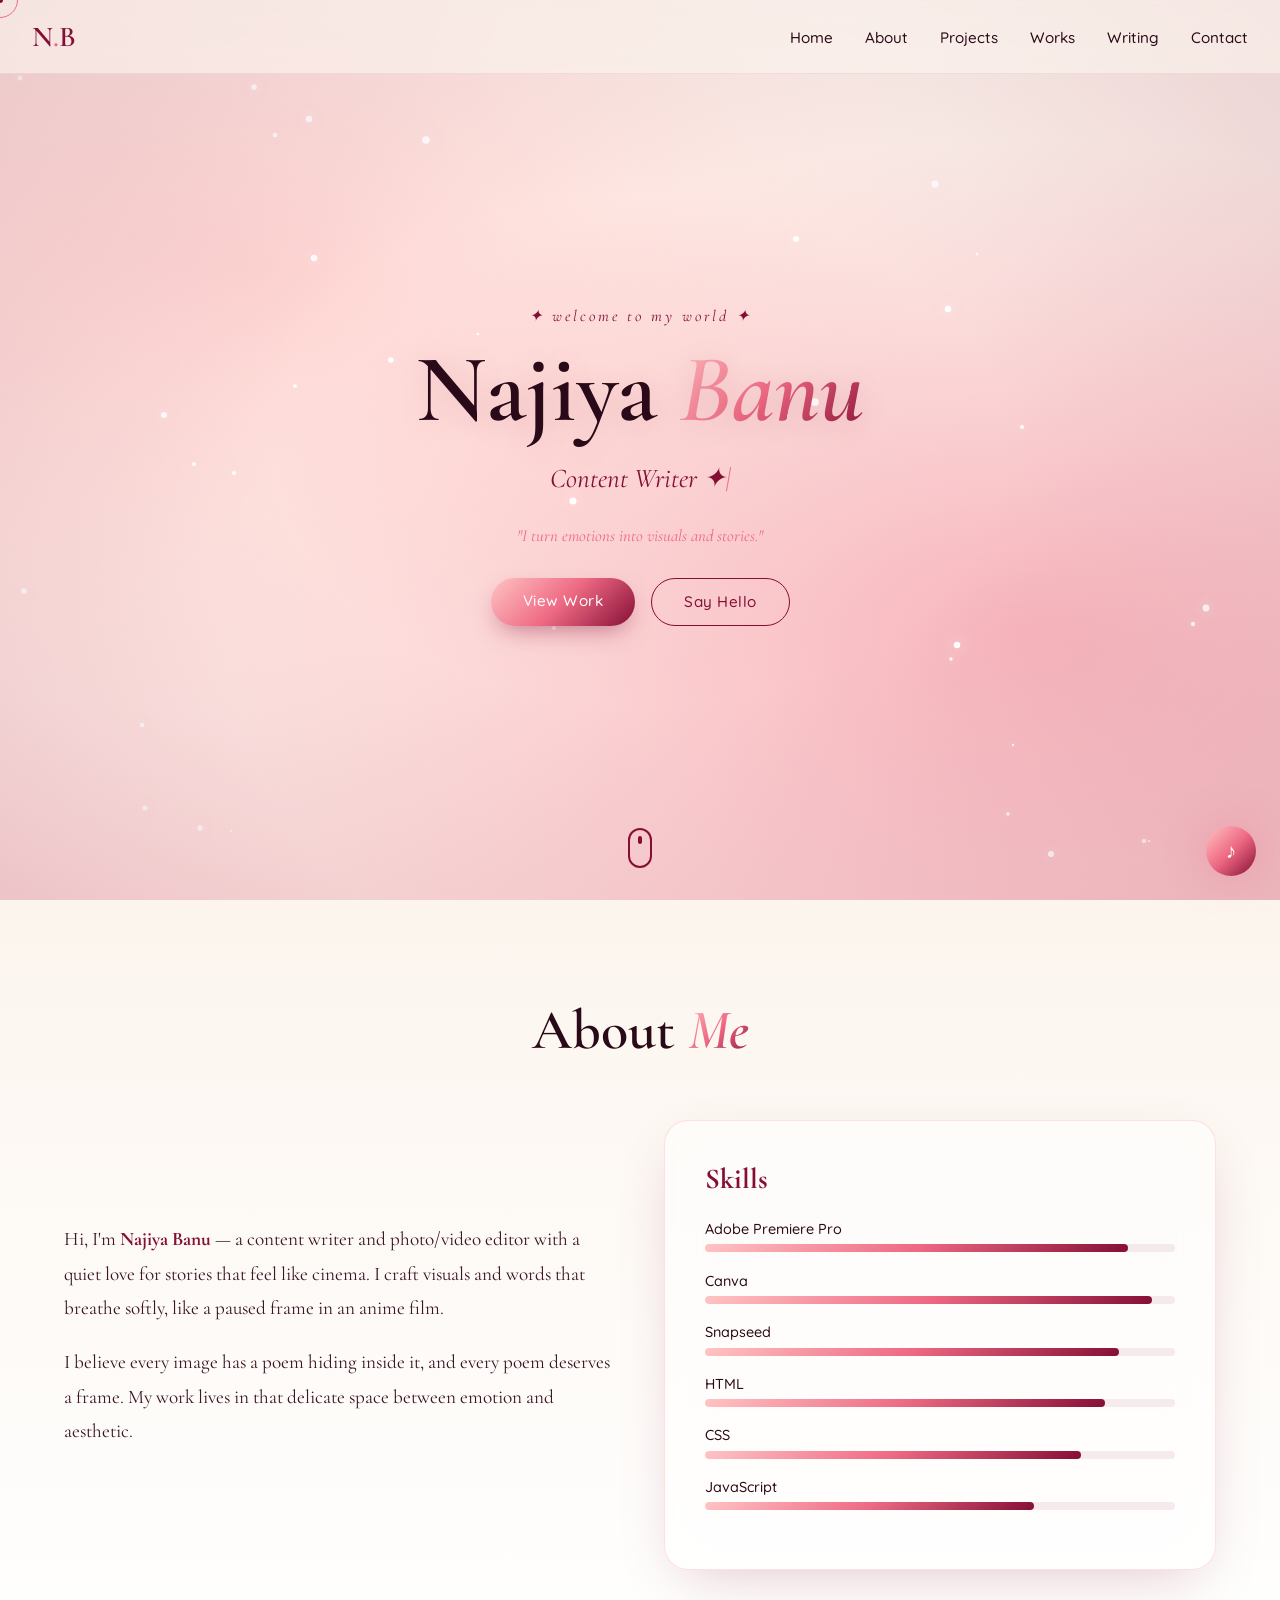
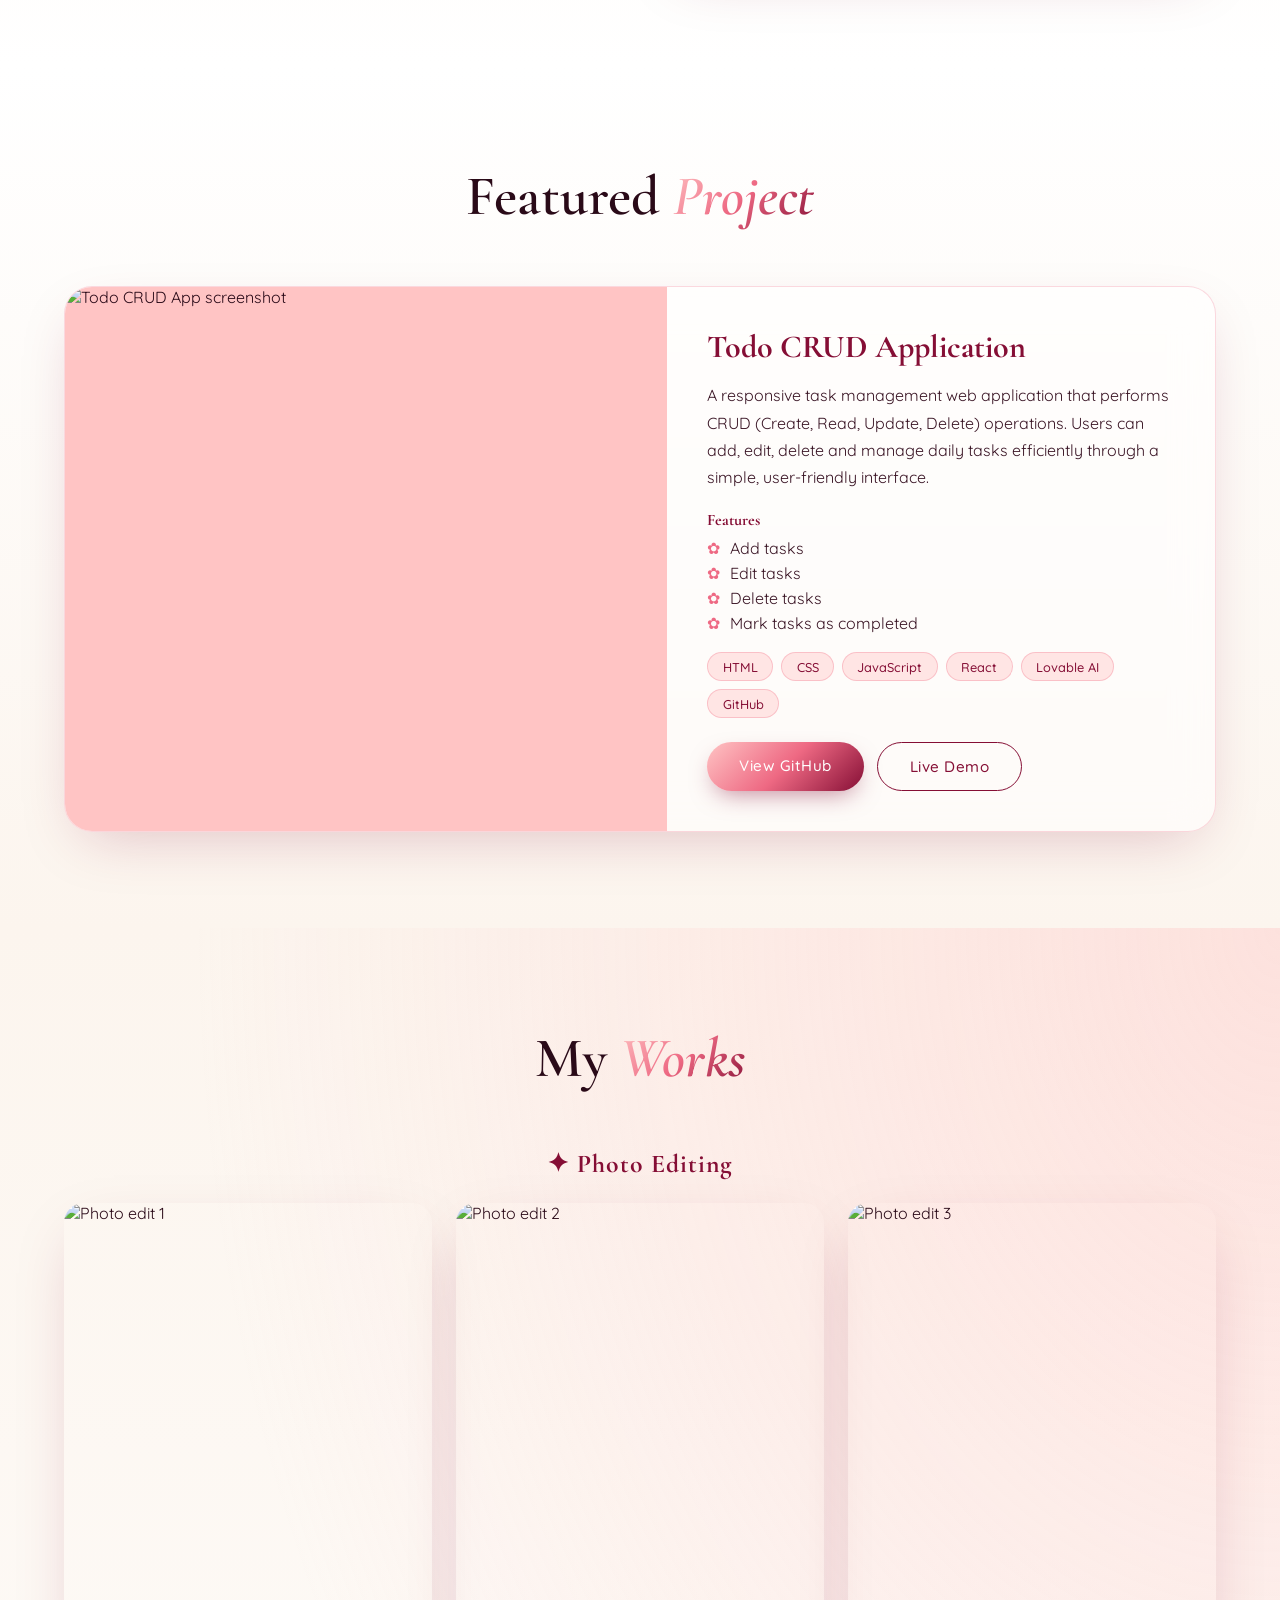
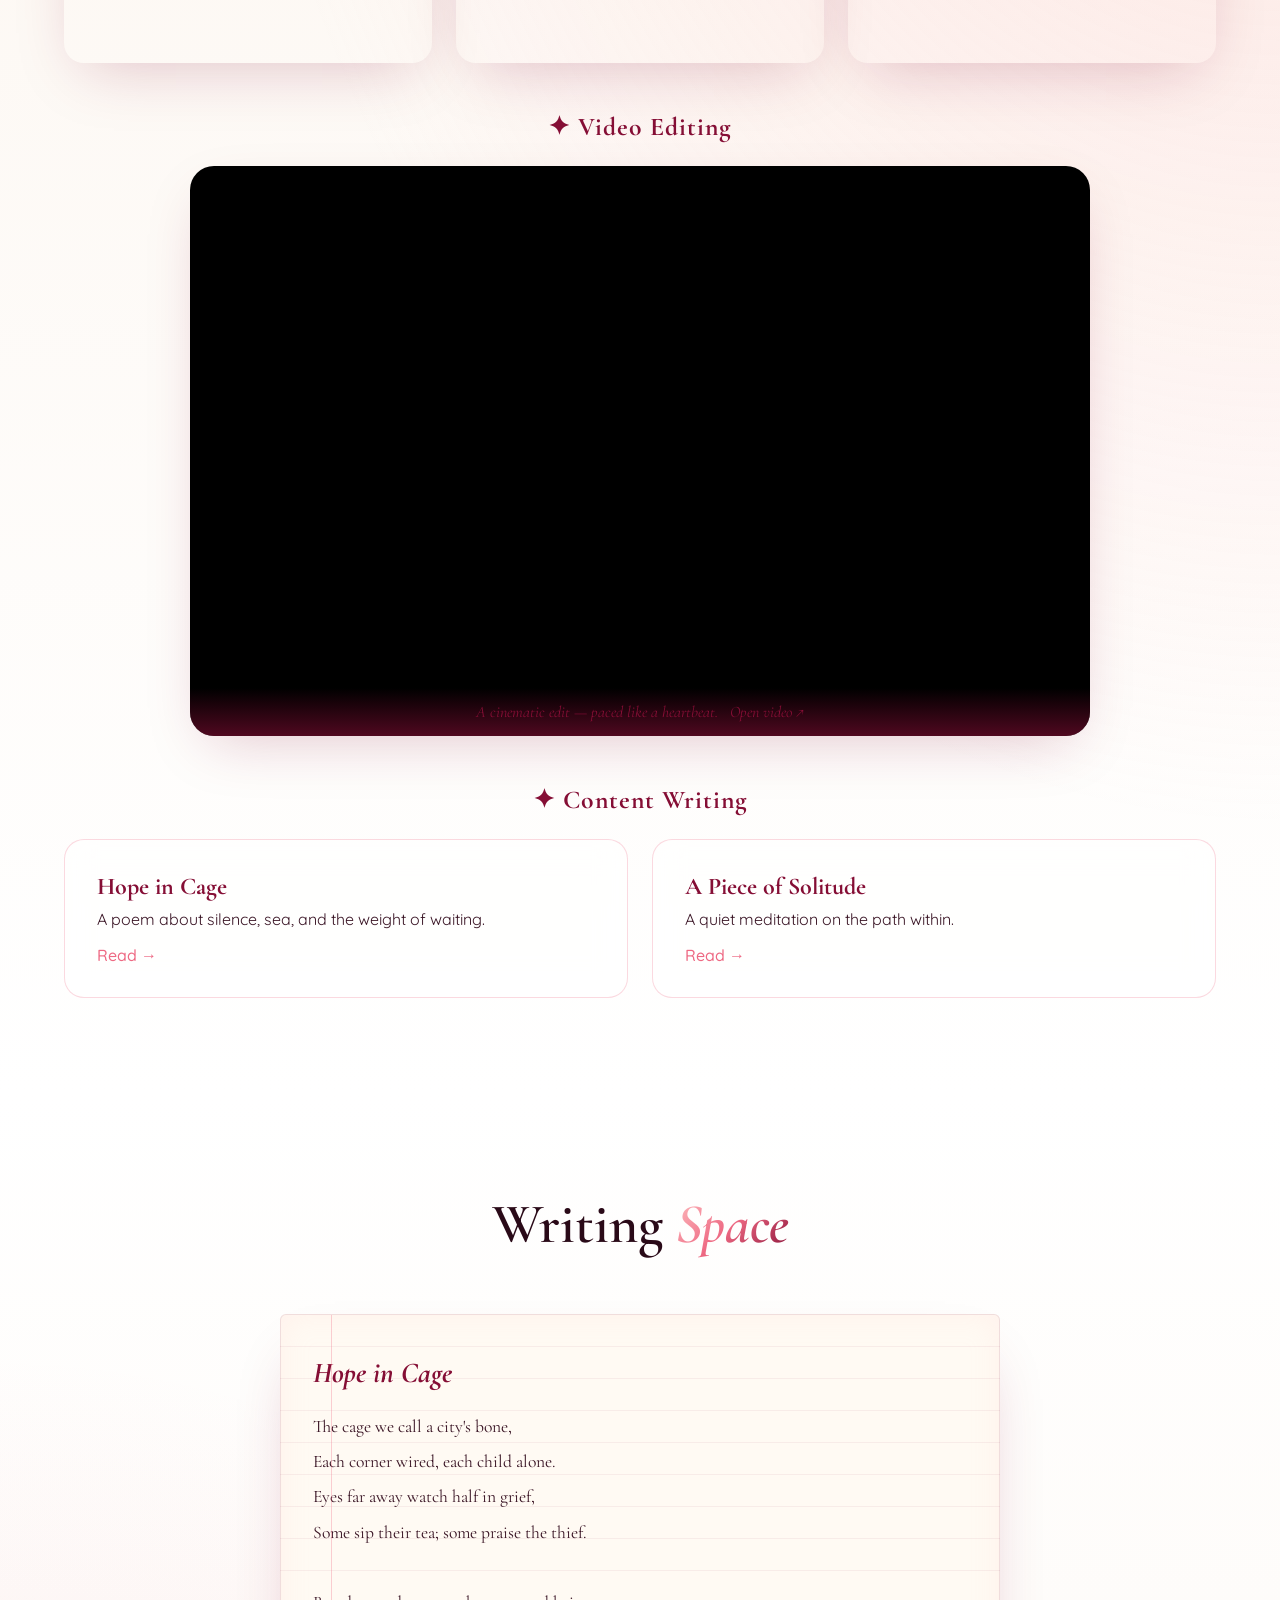
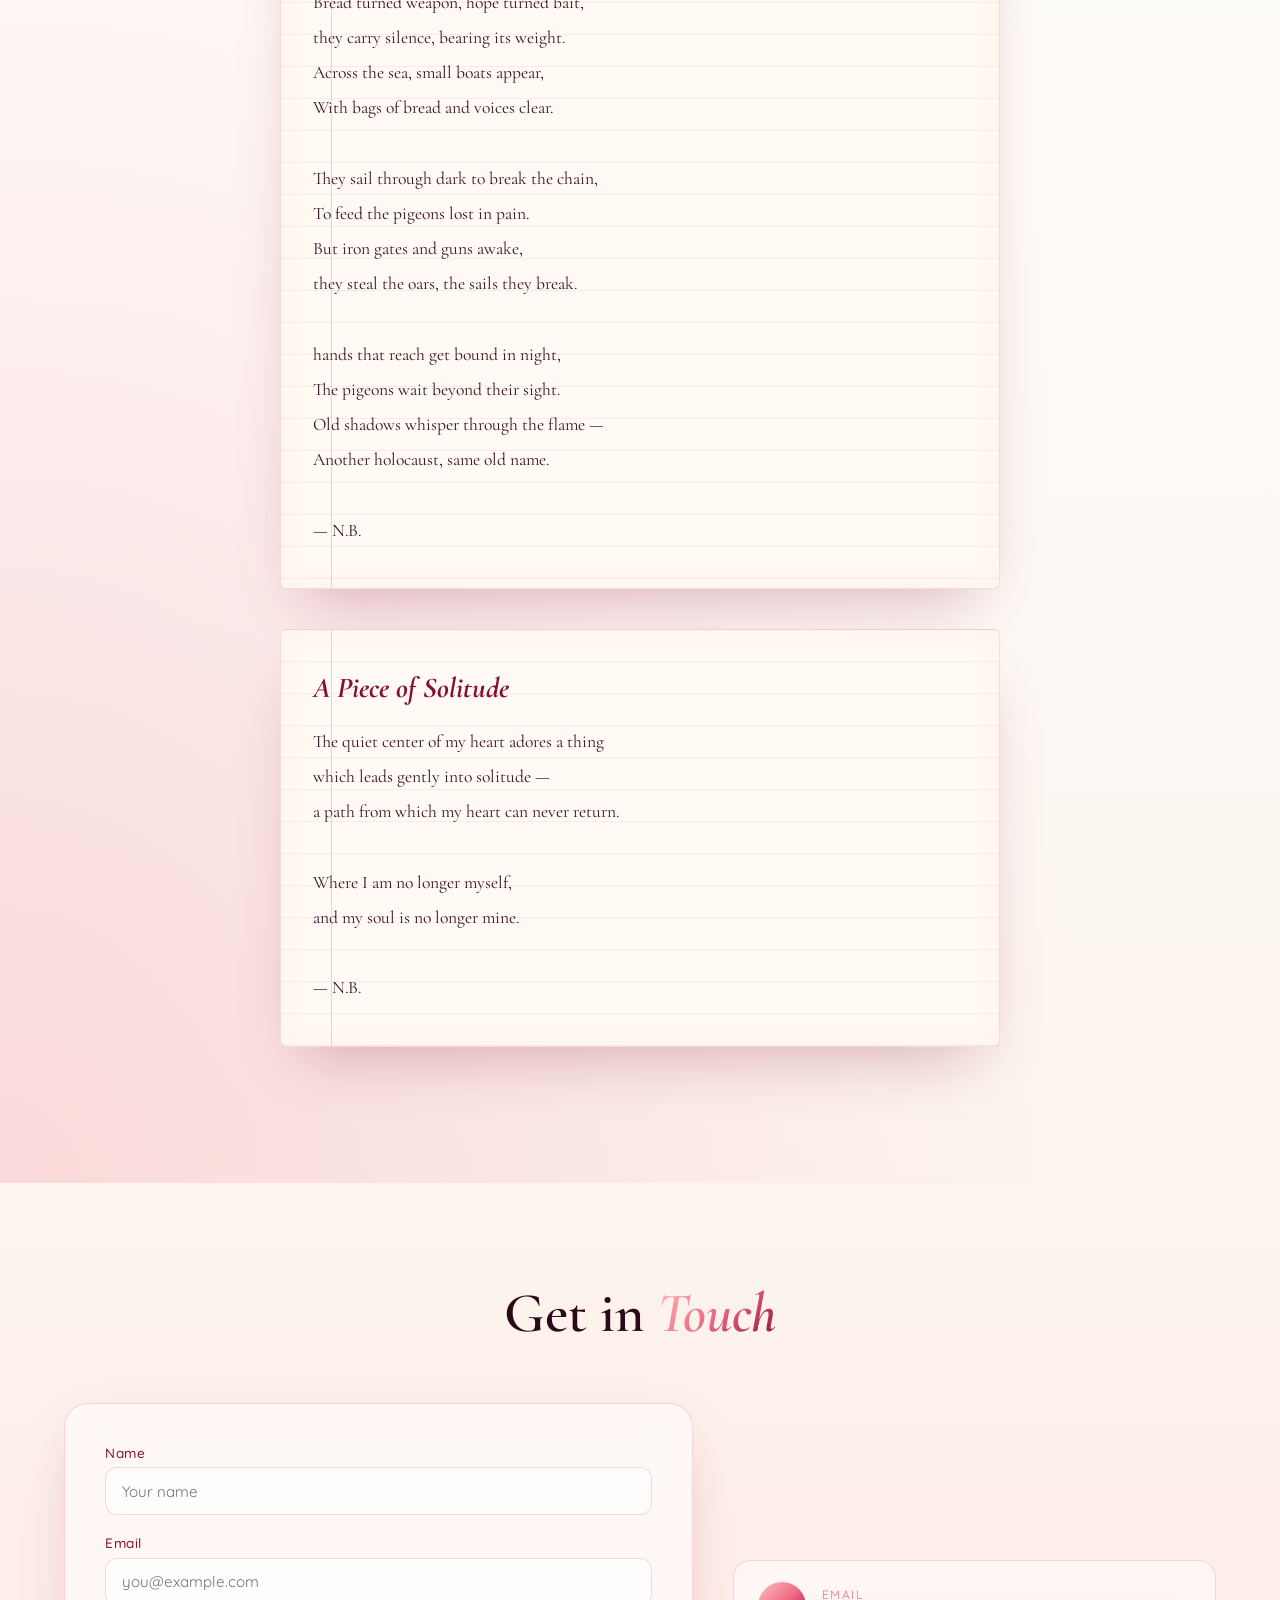
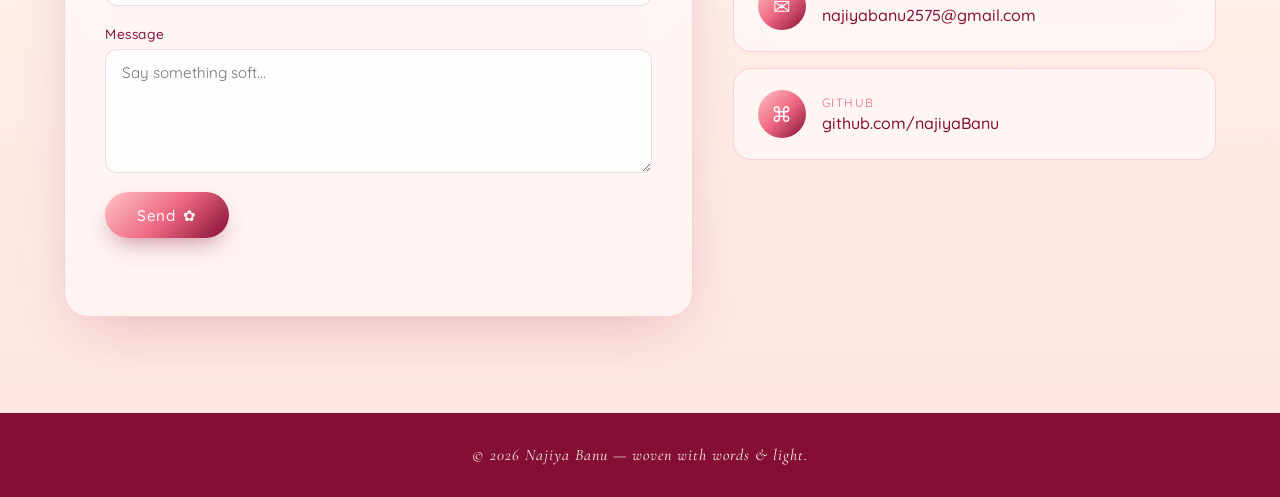
==== index.html @ 06b6417e "Rename index (2).html to index.html" ====
<!DOCTYPE html>
<html lang="en">
<head>
<meta charset="UTF-8" />
<meta name="viewport" content="width=device-width, initial-scale=1.0" />
<title>Najiya Banu — Content Writer & Photo/Video Editor</title>
<meta name="description" content="Cinematic, anime-inspired portfolio of Najiya Banu — content writer and photo/video editor turning emotions into visuals and stories." />
<link rel="preconnect" href="https://fonts.googleapis.com" />
<link rel="preconnect" href="https://fonts.gstatic.com" crossorigin />
<link href="https://fonts.googleapis.com/css2?family=Cormorant+Garamond:ital,wght@0,400;0,600;1,400&family=Quicksand:wght@300;400;500;600&display=swap" rel="stylesheet" />
<link rel="stylesheet" href="style.css" />
</head>
<body>

<!-- Loader -->
<div class="loader" id="loader">
  <div class="loader-ring"></div>
  <p class="loader-text">entering the dream...</p>
</div>

<!-- Custom Cursor -->
<div class="cursor-dot" id="cursorDot"></div>
<div class="cursor-ring" id="cursorRing"></div>

<!-- Floating Petals -->
<div class="petals" id="petals"></div>

<!-- Music Toggle -->
<button class="music-toggle" id="musicToggle" aria-label="Toggle background music">
  <span class="music-icon">♪</span>
</button>
<audio id="bgMusic" loop>
  <source src="https://cdn.pixabay.com/download/audio/2022/03/15/audio_2c9d7a0e3a.mp3?filename=lofi-study-112191.mp3" type="audio/mpeg" />
</audio>

<!-- Navbar -->
<nav class="navbar" id="navbar">
  <a href="#home" class="logo">N<span>.</span>B</a>
  <ul class="nav-links" id="navLinks">
    <li><a href="#home">Home</a></li>
    <li><a href="#about">About</a></li>
    <li><a href="#projects">Projects</a></li>
    <li><a href="#works">Works</a></li>
    <li><a href="#writing">Writing</a></li>
    <li><a href="#contact">Contact</a></li>
  </ul>
  <button class="hamburger" id="hamburger" aria-label="Menu">
    <span></span><span></span><span></span>
  </button>
</nav>

<!-- HOME -->
<section class="hero" id="home">
  <div class="particles" id="particles"></div>
  <div class="hero-overlay"></div>
  <div class="hero-content reveal">
    <p class="hero-tag">✦ welcome to my world ✦</p>
    <h1 class="hero-title">Najiya <span>Banu</span></h1>
    <p class="hero-typed"><span id="typed"></span><span class="cursor-blink">|</span></p>
    <p class="hero-sub">"I turn emotions into visuals and stories."</p>
    <div class="hero-buttons">
      <a href="#projects" class="btn btn-primary">View Work</a>
      <a href="#contact" class="btn btn-ghost">Say Hello</a>
    </div>
  </div>
  <div class="scroll-indicator"><span></span></div>
</section>

<!-- ABOUT -->
<section class="about" id="about">
  <div class="container">
    <h2 class="section-title reveal">About <span>Me</span></h2>
    <div class="about-grid">
      <div class="about-text reveal">
        <p>Hi, I'm <strong>Najiya Banu</strong> — a content writer and photo/video editor with a quiet love for stories that feel like cinema. I craft visuals and words that breathe softly, like a paused frame in an anime film.</p>
        <p>I believe every image has a poem hiding inside it, and every poem deserves a frame. My work lives in that delicate space between emotion and aesthetic.</p>
      </div>
      <div class="about-card reveal">
        <h3>Skills</h3>
        <div class="skill"><span>Adobe Premiere Pro</span><div class="bar"><i style="--w:90%"></i></div></div>
        <div class="skill"><span>Canva</span><div class="bar"><i style="--w:95%"></i></div></div>
        <div class="skill"><span>Snapseed</span><div class="bar"><i style="--w:88%"></i></div></div>
        <div class="skill"><span>HTML</span><div class="bar"><i style="--w:85%"></i></div></div>
        <div class="skill"><span>CSS</span><div class="bar"><i style="--w:80%"></i></div></div>
        <div class="skill"><span>JavaScript</span><div class="bar"><i style="--w:70%"></i></div></div>
      </div>
    </div>
  </div>
</section>

<!-- PROJECTS -->
<section class="projects" id="projects">
  <div class="container">
    <h2 class="section-title reveal">Featured <span>Project</span></h2>
    <div class="project-card reveal">
      <div class="project-image">
        <img src="https://plain-apac-prod-public.komododecks.com/202605/15/EtHmKZ8kVNWHx7zQZgZe/image.jpg" alt="Todo CRUD App screenshot" loading="lazy" />
      </div>
      <div class="project-body">
        <h3>Todo CRUD Application</h3>
        <p>A responsive task management web application that performs CRUD (Create, Read, Update, Delete) operations. Users can add, edit, delete and manage daily tasks efficiently through a simple, user-friendly interface.</p>
        <div class="features">
          <h4>Features</h4>
          <ul>
            <li>Add tasks</li>
            <li>Edit tasks</li>
            <li>Delete tasks</li>
            <li>Mark tasks as completed</li>
          </ul>
        </div>
        <div class="tech">
          <span>HTML</span><span>CSS</span><span>JavaScript</span><span>React</span><span>Lovable AI</span><span>GitHub</span>
        </div>
        <div class="project-buttons">
          <a href="https://github.com/najiyaBanu/minimal-todo-app" target="_blank" rel="noopener" class="btn btn-primary">View GitHub</a>
          <a href="https://soft-tasks-todo.lovable.app" target="_blank" rel="noopener" class="btn btn-ghost">Live Demo</a>
        </div>
      </div>
    </div>
  </div>
</section>

<!-- WORKS -->
<section class="works" id="works">
  <div class="container">
    <h2 class="section-title reveal">My <span>Works</span></h2>

    <h3 class="cat-title reveal">✦ Photo Editing</h3>
    <div class="gallery">
      <div class="g-item reveal" data-img="https://plain-apac-prod-public.komododecks.com/202605/12/5i2gmqcNfyDqfZLWRhmb/image.png" data-desc="A soft cinematic edit — colors graded with emotion.">
        <img src="https://plain-apac-prod-public.komododecks.com/202605/12/5i2gmqcNfyDqfZLWRhmb/image.png" alt="Photo edit 1" loading="lazy" />
        <div class="g-overlay"><p>Dreamy Tones</p></div>
      </div>
      <div class="g-item reveal" data-img="https://plain-apac-prod-public.komododecks.com/202605/12/LKehwxbDNi1FQ80o8Ep2/image.png" data-desc="Quiet light, warm shadows — a still moment captured.">
        <img src="https://plain-apac-prod-public.komododecks.com/202605/12/LKehwxbDNi1FQ80o8Ep2/image.png" alt="Photo edit 2" loading="lazy" />
        <div class="g-overlay"><p>Golden Hush</p></div>
      </div>
      <div class="g-item reveal" data-img="https://plain-apac-prod-public.komododecks.com/202605/12/CM5WMrV5Msok6ToVbjAd/image.png" data-desc="A nostalgic frame — like a memory you almost forgot.">
        <img src="https://plain-apac-prod-public.komododecks.com/202605/12/CM5WMrV5Msok6ToVbjAd/image.png" alt="Photo edit 3" loading="lazy" />
        <div class="g-overlay"><p>Soft Memory</p></div>
      </div>
    </div>

    <h3 class="cat-title reveal">✦ Video Editing</h3>
    <div class="video-wrap reveal">
      <iframe
        src="https://kommodo.ai/i/dUIbsLEFZ1n7xziV5ZRm"
        title="Cinematic edit by Najiya Banu"
        frameborder="0"
        allow="autoplay; fullscreen; picture-in-picture"
        allowfullscreen
        loading="lazy"
      ></iframe>
      <p class="v-cap">A cinematic edit — paced like a heartbeat. <a href="https://kommodo.ai/i/dUIbsLEFZ1n7xziV5ZRm" target="_blank" rel="noopener">Open video ↗</a></p>
    </div>

    <h3 class="cat-title reveal">✦ Content Writing</h3>
    <div class="writing-cards">
      <article class="w-card reveal">
        <h4>Hope in Cage</h4>
        <p>A poem about silence, sea, and the weight of waiting.</p>
        <a href="#writing" class="link-arrow">Read →</a>
      </article>
      <article class="w-card reveal">
        <h4>A Piece of Solitude</h4>
        <p>A quiet meditation on the path within.</p>
        <a href="#writing" class="link-arrow">Read →</a>
      </article>
    </div>
  </div>
</section>

<!-- WRITING -->
<section class="writing" id="writing">
  <div class="container">
    <h2 class="section-title reveal">Writing <span>Space</span></h2>
    <div class="paper reveal">
      <h3>Hope in Cage</h3>
      <pre>The cage we call a city's bone,
Each corner wired, each child alone.
Eyes far away watch half in grief,
Some sip their tea; some praise the thief.

Bread turned weapon, hope turned bait,
they carry silence, bearing its weight.
Across the sea, small boats appear,
With bags of bread and voices clear.

They sail through dark to break the chain,
To feed the pigeons lost in pain.
But iron gates and guns awake,
they steal the oars, the sails they break.

hands that reach get bound in night,
The pigeons wait beyond their sight.
Old shadows whisper through the flame —
Another holocaust, same old name.

— N.B.</pre>
    </div>

    <div class="paper reveal">
      <h3>A Piece of Solitude</h3>
      <pre>The quiet center of my heart adores a thing
which leads gently into solitude —
a path from which my heart can never return.

Where I am no longer myself,
and my soul is no longer mine.

— N.B.</pre>
    </div>
  </div>
</section>

<!-- CONTACT -->
<section class="contact" id="contact">
  <div class="container">
    <h2 class="section-title reveal">Get in <span>Touch</span></h2>
    <div class="contact-grid">
      <form class="contact-form reveal" id="contactForm">
        <label>Name<input type="text" required placeholder="Your name" /></label>
        <label>Email<input type="email" required placeholder="you@example.com" /></label>
        <label>Message<textarea rows="5" required placeholder="Say something soft..."></textarea></label>
        <button type="submit" class="btn btn-primary send-btn"><span>Send</span> ✿</button>
        <p class="form-msg" id="formMsg"></p>
      </form>
      <div class="contact-info reveal">
        <a href="mailto:najiyabanu2575@gmail.com" class="info-card">
          <span class="info-icon">✉</span>
          <div><p>Email</p><strong>najiyabanu2575@gmail.com</strong></div>
        </a>
        <a href="https://github.com/najiyaBanu" target="_blank" rel="noopener" class="info-card">
          <span class="info-icon">⌘</span>
          <div><p>GitHub</p><strong>github.com/najiyaBanu</strong></div>
        </a>
      </div>
    </div>
  </div>
</section>

<footer class="footer">
  <p>© <span id="year"></span> Najiya Banu — woven with words & light.</p>
</footer>

<!-- Lightbox -->
<div class="lightbox" id="lightbox">
  <span class="lb-close" id="lbClose">×</span>
  <img id="lbImg" alt="" />
  <p id="lbDesc"></p>
</div>

<script src="script.js"></script>
</body>
</html>
---- style.css ----
/* ===== Theme ===== */
:root{
  --cream:#FCF5EE;
  --pink:#FFC4C4;
  --rose:#EE6983;
  --wine:#850E35;
  --ink:#2a0a18;
  --serif:'Cormorant Garamond', serif;
  --sans:'Quicksand', sans-serif;
  --grad-1: linear-gradient(135deg, #FFC4C4 0%, #EE6983 50%, #850E35 100%);
  --grad-soft: linear-gradient(180deg, #FCF5EE 0%, #FFE4E1 100%);
  --shadow-soft: 0 20px 60px -20px rgba(133,14,53,.25);
  --glow: 0 0 40px rgba(238,105,131,.35);
}

*{margin:0;padding:0;box-sizing:border-box}
html{scroll-behavior:smooth}
body{
  font-family:var(--sans);
  background:var(--cream);
  color:var(--ink);
  overflow-x:hidden;
  cursor:none;
}
img{max-width:100%;display:block}
a{color:inherit;text-decoration:none}
.container{max-width:1200px;margin:0 auto;padding:0 1.5rem}

/* ===== Loader ===== */
.loader{
  position:fixed;inset:0;background:var(--cream);
  display:flex;flex-direction:column;align-items:center;justify-content:center;
  z-index:9999;transition:opacity .8s ease, visibility .8s ease;
}
.loader.hidden{opacity:0;visibility:hidden}
.loader-ring{
  width:60px;height:60px;border-radius:50%;
  border:3px solid var(--pink);border-top-color:var(--wine);
  animation:spin 1s linear infinite;
}
.loader-text{margin-top:1rem;font-family:var(--serif);font-style:italic;color:var(--wine);letter-spacing:2px}
@keyframes spin{to{transform:rotate(360deg)}}

/* ===== Custom Cursor ===== */
.cursor-dot,.cursor-ring{position:fixed;top:0;left:0;pointer-events:none;z-index:9998;border-radius:50%;transform:translate(-50%,-50%);transition:transform .15s ease}
.cursor-dot{width:6px;height:6px;background:var(--wine)}
.cursor-ring{width:36px;height:36px;border:1.5px solid var(--rose);transition:transform .25s ease, width .25s, height .25s}
.cursor-ring.hover{width:60px;height:60px;background:rgba(238,105,131,.15)}
@media(max-width:768px){.cursor-dot,.cursor-ring{display:none}body{cursor:auto}}

/* ===== Petals ===== */
.petals{position:fixed;inset:0;pointer-events:none;z-index:1;overflow:hidden}
.petal{
  position:absolute;top:-20px;width:14px;height:14px;
  background:var(--pink);border-radius:80% 0 80% 0;
  opacity:.7;animation:fall linear infinite;
}
@keyframes fall{
  to{transform:translateY(110vh) rotate(720deg);opacity:0}
}

/* ===== Music Toggle ===== */
.music-toggle{
  position:fixed;bottom:1.5rem;right:1.5rem;z-index:100;
  width:50px;height:50px;border-radius:50%;border:none;
  background:var(--grad-1);color:#fff;cursor:none;
  box-shadow:var(--glow);font-size:1.3rem;
  transition:transform .3s;
}
.music-toggle:hover{transform:scale(1.1) rotate(15deg)}
.music-toggle.playing .music-icon{animation:spin 3s linear infinite;display:inline-block}

/* ===== Navbar ===== */
.navbar{
  position:fixed;top:0;left:0;right:0;z-index:50;
  display:flex;align-items:center;justify-content:space-between;
  padding:1.2rem 2rem;
  background:rgba(252,245,238,.6);
  backdrop-filter:blur(12px);
  -webkit-backdrop-filter:blur(12px);
  border-bottom:1px solid rgba(133,14,53,.08);
  transition:padding .3s, background .3s;
}
.navbar.scrolled{padding:.7rem 2rem;background:rgba(252,245,238,.85)}
.logo{font-family:var(--serif);font-size:1.8rem;font-weight:600;color:var(--wine)}
.logo span{color:var(--rose)}
.nav-links{display:flex;gap:2rem;list-style:none}
.nav-links a{position:relative;font-weight:500;font-size:.95rem;color:var(--ink);transition:color .3s}
.nav-links a::after{content:'';position:absolute;left:0;bottom:-4px;width:0;height:1.5px;background:var(--grad-1);transition:width .3s}
.nav-links a:hover{color:var(--wine)}
.nav-links a:hover::after{width:100%}
.hamburger{display:none;flex-direction:column;gap:5px;background:none;border:none;cursor:none}
.hamburger span{width:26px;height:2px;background:var(--wine);transition:.3s}
.hamburger.active span:nth-child(1){transform:translateY(7px) rotate(45deg)}
.hamburger.active span:nth-child(2){opacity:0}
.hamburger.active span:nth-child(3){transform:translateY(-7px) rotate(-45deg)}

@media(max-width:820px){
  .hamburger{display:flex}
  .nav-links{
    position:fixed;top:0;right:-100%;width:75%;height:100vh;
    flex-direction:column;justify-content:center;align-items:center;gap:2rem;
    background:var(--grad-soft);backdrop-filter:blur(20px);
    transition:right .4s ease;
  }
  .nav-links.open{right:0}
}

/* ===== Hero ===== */
.hero{
  position:relative;min-height:100vh;
  display:flex;align-items:center;justify-content:center;
  background:
    radial-gradient(ellipse at 20% 30%, rgba(255,196,196,.6), transparent 50%),
    radial-gradient(ellipse at 80% 70%, rgba(238,105,131,.4), transparent 55%),
    linear-gradient(180deg, #FCF5EE, #FFE4E1);
  overflow:hidden;text-align:center;padding:6rem 1.5rem 4rem;
}
.hero-overlay{position:absolute;inset:0;background:radial-gradient(ellipse at center, transparent 40%, rgba(133,14,53,.15) 100%);pointer-events:none}
.particles{position:absolute;inset:0;pointer-events:none}
.particle{
  position:absolute;width:4px;height:4px;border-radius:50%;
  background:#fff;box-shadow:0 0 10px #fff, 0 0 20px var(--pink);
  animation:float 8s ease-in-out infinite;
}
@keyframes float{
  0%,100%{transform:translateY(0) translateX(0);opacity:.4}
  50%{transform:translateY(-30px) translateX(20px);opacity:1}
}
.hero-content{position:relative;z-index:2;max-width:800px}
.hero-tag{font-family:var(--serif);font-style:italic;color:var(--wine);letter-spacing:3px;margin-bottom:1rem;font-size:1rem}
.hero-title{
  font-family:var(--serif);font-weight:600;
  font-size:clamp(3rem, 8vw, 6rem);line-height:1;color:var(--ink);
  text-shadow:0 4px 30px rgba(133,14,53,.15);
}
.hero-title span{
  background:var(--grad-1);-webkit-background-clip:text;background-clip:text;color:transparent;
  font-style:italic;
}
.hero-typed{
  font-family:var(--serif);font-style:italic;font-size:clamp(1.2rem,2.5vw,1.7rem);
  color:var(--wine);margin:1.5rem 0 .5rem;min-height:2em;
}
.cursor-blink{animation:blink 1s steps(2) infinite;color:var(--rose)}
@keyframes blink{50%{opacity:0}}
.hero-sub{font-family:var(--serif);font-style:italic;color:var(--rose);font-size:1.05rem;margin-bottom:2rem}
.hero-buttons{display:flex;gap:1rem;justify-content:center;flex-wrap:wrap}

.btn{
  display:inline-block;padding:.85rem 2rem;border-radius:50px;
  font-family:var(--sans);font-weight:500;font-size:.95rem;letter-spacing:.5px;
  cursor:none;border:none;transition:all .35s ease;position:relative;overflow:hidden;
}
.btn-primary{
  background:var(--grad-1);color:#fff;
  box-shadow:0 10px 25px -8px rgba(133,14,53,.5);
}
.btn-primary:hover{transform:translateY(-3px);box-shadow:0 15px 35px -8px rgba(133,14,53,.6), var(--glow)}
.btn-ghost{
  background:transparent;color:var(--wine);border:1.5px solid var(--wine);
}
.btn-ghost:hover{background:var(--wine);color:var(--cream);transform:translateY(-3px)}

.scroll-indicator{
  position:absolute;bottom:2rem;left:50%;transform:translateX(-50%);
  width:24px;height:40px;border:2px solid var(--wine);border-radius:20px;
}
.scroll-indicator span{
  display:block;width:4px;height:8px;background:var(--wine);border-radius:2px;
  margin:6px auto;animation:scroll 1.8s infinite;
}
@keyframes scroll{0%{opacity:0;transform:translateY(0)}50%{opacity:1}100%{opacity:0;transform:translateY(15px)}}

/* ===== Section base ===== */
section{position:relative;padding:6rem 0;z-index:2}
.section-title{
  font-family:var(--serif);font-size:clamp(2.2rem,5vw,3.5rem);
  text-align:center;margin-bottom:3.5rem;color:var(--ink);font-weight:600;
}
.section-title span{
  background:var(--grad-1);-webkit-background-clip:text;background-clip:text;color:transparent;font-style:italic;
}

/* ===== About ===== */
.about{background:linear-gradient(180deg,#FCF5EE,#fff)}
.about-grid{display:grid;grid-template-columns:1fr 1fr;gap:3rem;align-items:center}
.about-text p{font-family:var(--serif);font-size:1.2rem;line-height:1.8;margin-bottom:1.2rem;color:#3a1525}
.about-text strong{color:var(--wine)}
.about-card{
  background:rgba(255,255,255,.5);backdrop-filter:blur(20px);
  border:1px solid rgba(255,196,196,.5);
  border-radius:24px;padding:2.5rem;box-shadow:var(--shadow-soft);
}
.about-card h3{font-family:var(--serif);color:var(--wine);font-size:1.8rem;margin-bottom:1.5rem}
.skill{margin-bottom:1.2rem}
.skill span{display:block;font-size:.9rem;font-weight:500;margin-bottom:.4rem;color:var(--ink)}
.bar{height:8px;background:rgba(133,14,53,.08);border-radius:4px;overflow:hidden}
.bar i{display:block;height:100%;width:0;background:var(--grad-1);border-radius:4px;transition:width 1.6s cubic-bezier(.2,.8,.2,1)}
.bar.animate i{width:var(--w)}
@media(max-width:820px){.about-grid{grid-template-columns:1fr}}

/* ===== Projects ===== */
.projects{background:linear-gradient(180deg,#fff,#FCF5EE)}
.project-card{
  display:grid;grid-template-columns:1.1fr 1fr;gap:0;
  background:rgba(255,255,255,.55);backdrop-filter:blur(20px);
  border:1px solid rgba(238,105,131,.25);border-radius:28px;
  overflow:hidden;box-shadow:var(--shadow-soft);
  transition:transform .5s, box-shadow .5s;
}
.project-card:hover{transform:translateY(-8px);box-shadow:0 30px 70px -20px rgba(133,14,53,.35), var(--glow)}
.project-image{overflow:hidden;background:var(--pink);min-height:300px}
.project-image img{width:100%;height:100%;object-fit:cover;transition:transform .8s}
.project-card:hover .project-image img{transform:scale(1.08)}
.project-body{padding:2.5rem}
.project-body h3{font-family:var(--serif);font-size:2rem;color:var(--wine);margin-bottom:1rem}
.project-body p{line-height:1.7;color:#3a1525;margin-bottom:1.2rem}
.features h4{font-family:var(--serif);color:var(--wine);margin-bottom:.5rem}
.features ul{list-style:none;margin-bottom:1.2rem}
.features li{padding-left:1.4rem;position:relative;margin:.3rem 0;color:#3a1525}
.features li::before{content:'✿';position:absolute;left:0;color:var(--rose)}
.tech{display:flex;flex-wrap:wrap;gap:.5rem;margin-bottom:1.5rem}
.tech span{padding:.35rem .9rem;border-radius:50px;background:rgba(255,196,196,.4);color:var(--wine);font-size:.8rem;font-weight:500;border:1px solid rgba(238,105,131,.3)}
.project-buttons{display:flex;gap:.8rem;flex-wrap:wrap}
@media(max-width:820px){.project-card{grid-template-columns:1fr}}

/* ===== Works ===== */
.works{
  background:
    radial-gradient(ellipse at top right, rgba(255,196,196,.4), transparent 60%),
    linear-gradient(180deg,#FCF5EE,#fff);
}
.cat-title{font-family:var(--serif);font-size:1.6rem;color:var(--wine);margin:3rem 0 1.5rem;text-align:center;letter-spacing:1px}
.cat-title:first-of-type{margin-top:0}
.gallery{display:grid;grid-template-columns:repeat(3,1fr);gap:1.5rem}
.g-item{
  position:relative;aspect-ratio:4/5;border-radius:20px;overflow:hidden;cursor:none;
  box-shadow:var(--shadow-soft);transition:transform .5s;
}
.g-item img{width:100%;height:100%;object-fit:cover;transition:transform .8s}
.g-item:hover{transform:translateY(-6px)}
.g-item:hover img{transform:scale(1.1)}
.g-overlay{
  position:absolute;inset:0;display:flex;align-items:flex-end;justify-content:center;
  padding:1.5rem;background:linear-gradient(to top,rgba(133,14,53,.85),transparent 60%);
  opacity:0;transition:opacity .4s;
}
.g-item:hover .g-overlay{opacity:1}
.g-overlay p{color:#fff;font-family:var(--serif);font-style:italic;font-size:1.2rem}
@media(max-width:820px){.gallery{grid-template-columns:1fr 1fr}}
@media(max-width:520px){.gallery{grid-template-columns:1fr}}

.video-wrap{max-width:900px;margin:0 auto;border-radius:24px;overflow:hidden;box-shadow:var(--shadow-soft);background:#000}
.video-wrap video,.video-wrap iframe{width:100%;display:block;aspect-ratio:16/9;border:0}
.v-cap{padding:14px 18px;color:#fff;background:linear-gradient(180deg,rgba(0,0,0,.6),rgba(133,14,53,.6));margin:0;text-align:center;font-style:italic}
.v-cap a{color:var(--peach);text-decoration:none;margin-left:8px}
.v-cap{text-align:center;font-family:var(--serif);font-style:italic;color:var(--wine);margin-top:1rem}

.writing-cards{display:grid;grid-template-columns:1fr 1fr;gap:1.5rem;margin-top:1rem}
.w-card{
  background:rgba(255,255,255,.6);backdrop-filter:blur(15px);
  border:1px solid rgba(238,105,131,.25);border-radius:20px;padding:2rem;
  transition:transform .4s, box-shadow .4s;
}
.w-card:hover{transform:translateY(-6px);box-shadow:var(--glow)}
.w-card h4{font-family:var(--serif);color:var(--wine);font-size:1.5rem;margin-bottom:.5rem}
.w-card p{color:#3a1525;margin-bottom:1rem}
.link-arrow{color:var(--rose);font-weight:500;transition:letter-spacing .3s}
.link-arrow:hover{letter-spacing:2px}
@media(max-width:680px){.writing-cards{grid-template-columns:1fr}}

/* ===== Writing ===== */
.writing{
  background:
    radial-gradient(ellipse at bottom left, rgba(238,105,131,.2), transparent 60%),
    linear-gradient(180deg,#fff,#FCF5EE);
}
.paper{
  max-width:720px;margin:0 auto 2.5rem;
  background:#fffaf3;
  background-image:
    repeating-linear-gradient(transparent, transparent 31px, rgba(133,14,53,.06) 31px, rgba(133,14,53,.06) 32px);
  border:1px solid rgba(133,14,53,.12);
  border-radius:6px;padding:2.5rem 2rem;
  box-shadow:0 30px 60px -25px rgba(133,14,53,.3), inset 0 0 30px rgba(255,196,196,.15);
  position:relative;
}
.paper::before{
  content:'';position:absolute;top:0;left:50px;width:1px;height:100%;background:rgba(238,105,131,.3);
}
.paper h3{font-family:var(--serif);font-style:italic;color:var(--wine);font-size:1.8rem;margin-bottom:1.2rem}
.paper pre{
  font-family:var(--serif);font-size:1.1rem;line-height:2;
  color:#3a1525;white-space:pre-wrap;
}

/* ===== Contact ===== */
.contact{background:linear-gradient(180deg,#FCF5EE,#FFE4E1)}
.contact-grid{display:grid;grid-template-columns:1.3fr 1fr;gap:2.5rem}
.contact-form{
  background:rgba(255,255,255,.55);backdrop-filter:blur(20px);
  border:1px solid rgba(238,105,131,.25);border-radius:24px;
  padding:2.5rem;box-shadow:var(--shadow-soft);
  display:flex;flex-direction:column;gap:1.2rem;
}
.contact-form label{display:flex;flex-direction:column;font-size:.85rem;color:var(--wine);font-weight:500;letter-spacing:.5px}
.contact-form input,.contact-form textarea{
  margin-top:.4rem;padding:.85rem 1rem;border:1px solid rgba(133,14,53,.15);
  background:rgba(255,255,255,.7);border-radius:12px;font-family:var(--sans);font-size:.95rem;
  color:var(--ink);outline:none;transition:border-color .3s, box-shadow .3s;
}
.contact-form input:focus,.contact-form textarea:focus{
  border-color:var(--rose);box-shadow:0 0 0 4px rgba(238,105,131,.15);
}
.send-btn{align-self:flex-start;display:inline-flex;align-items:center;gap:.5rem}
.send-btn:hover{letter-spacing:2px}
.form-msg{font-family:var(--serif);font-style:italic;color:var(--wine);min-height:1.2em}

.contact-info{display:flex;flex-direction:column;gap:1rem;justify-content:center}
.info-card{
  display:flex;align-items:center;gap:1rem;padding:1.3rem 1.5rem;
  background:rgba(255,255,255,.55);backdrop-filter:blur(15px);
  border:1px solid rgba(238,105,131,.25);border-radius:18px;
  transition:transform .3s, box-shadow .3s;
}
.info-card:hover{transform:translateX(8px);box-shadow:var(--glow)}
.info-icon{
  width:48px;height:48px;border-radius:50%;background:var(--grad-1);
  display:flex;align-items:center;justify-content:center;color:#fff;font-size:1.3rem;flex-shrink:0;
}
.info-card p{font-size:.75rem;text-transform:uppercase;letter-spacing:1.5px;color:var(--rose);margin-bottom:.2rem}
.info-card strong{color:var(--wine);font-weight:500;word-break:break-all}
@media(max-width:820px){.contact-grid{grid-template-columns:1fr}}

/* ===== Footer ===== */
.footer{
  text-align:center;padding:2rem 1rem;
  background:var(--wine);color:var(--cream);
  font-family:var(--serif);font-style:italic;letter-spacing:1px;
}

/* ===== Lightbox ===== */
.lightbox{
  position:fixed;inset:0;background:rgba(20,5,15,.92);backdrop-filter:blur(8px);
  display:none;align-items:center;justify-content:center;flex-direction:column;
  z-index:200;padding:2rem;
}
.lightbox.open{display:flex;animation:fadeIn .4s ease}
.lightbox img{max-width:90%;max-height:75vh;border-radius:14px;box-shadow:0 20px 60px rgba(0,0,0,.5)}
.lightbox p{color:var(--cream);font-family:var(--serif);font-style:italic;margin-top:1rem;font-size:1.1rem}
.lb-close{
  position:absolute;top:1.5rem;right:2rem;color:var(--cream);font-size:2.5rem;cursor:none;
  width:50px;height:50px;display:flex;align-items:center;justify-content:center;
  border-radius:50%;background:rgba(238,105,131,.25);transition:transform .3s;
}
.lb-close:hover{transform:rotate(90deg)}
@keyframes fadeIn{from{opacity:0}to{opacity:1}}

/* ===== Reveal ===== */
.reveal{opacity:0;transform:translateY(40px);transition:opacity .9s ease, transform .9s ease}
.reveal.visible{opacity:1;transform:translateY(0)}
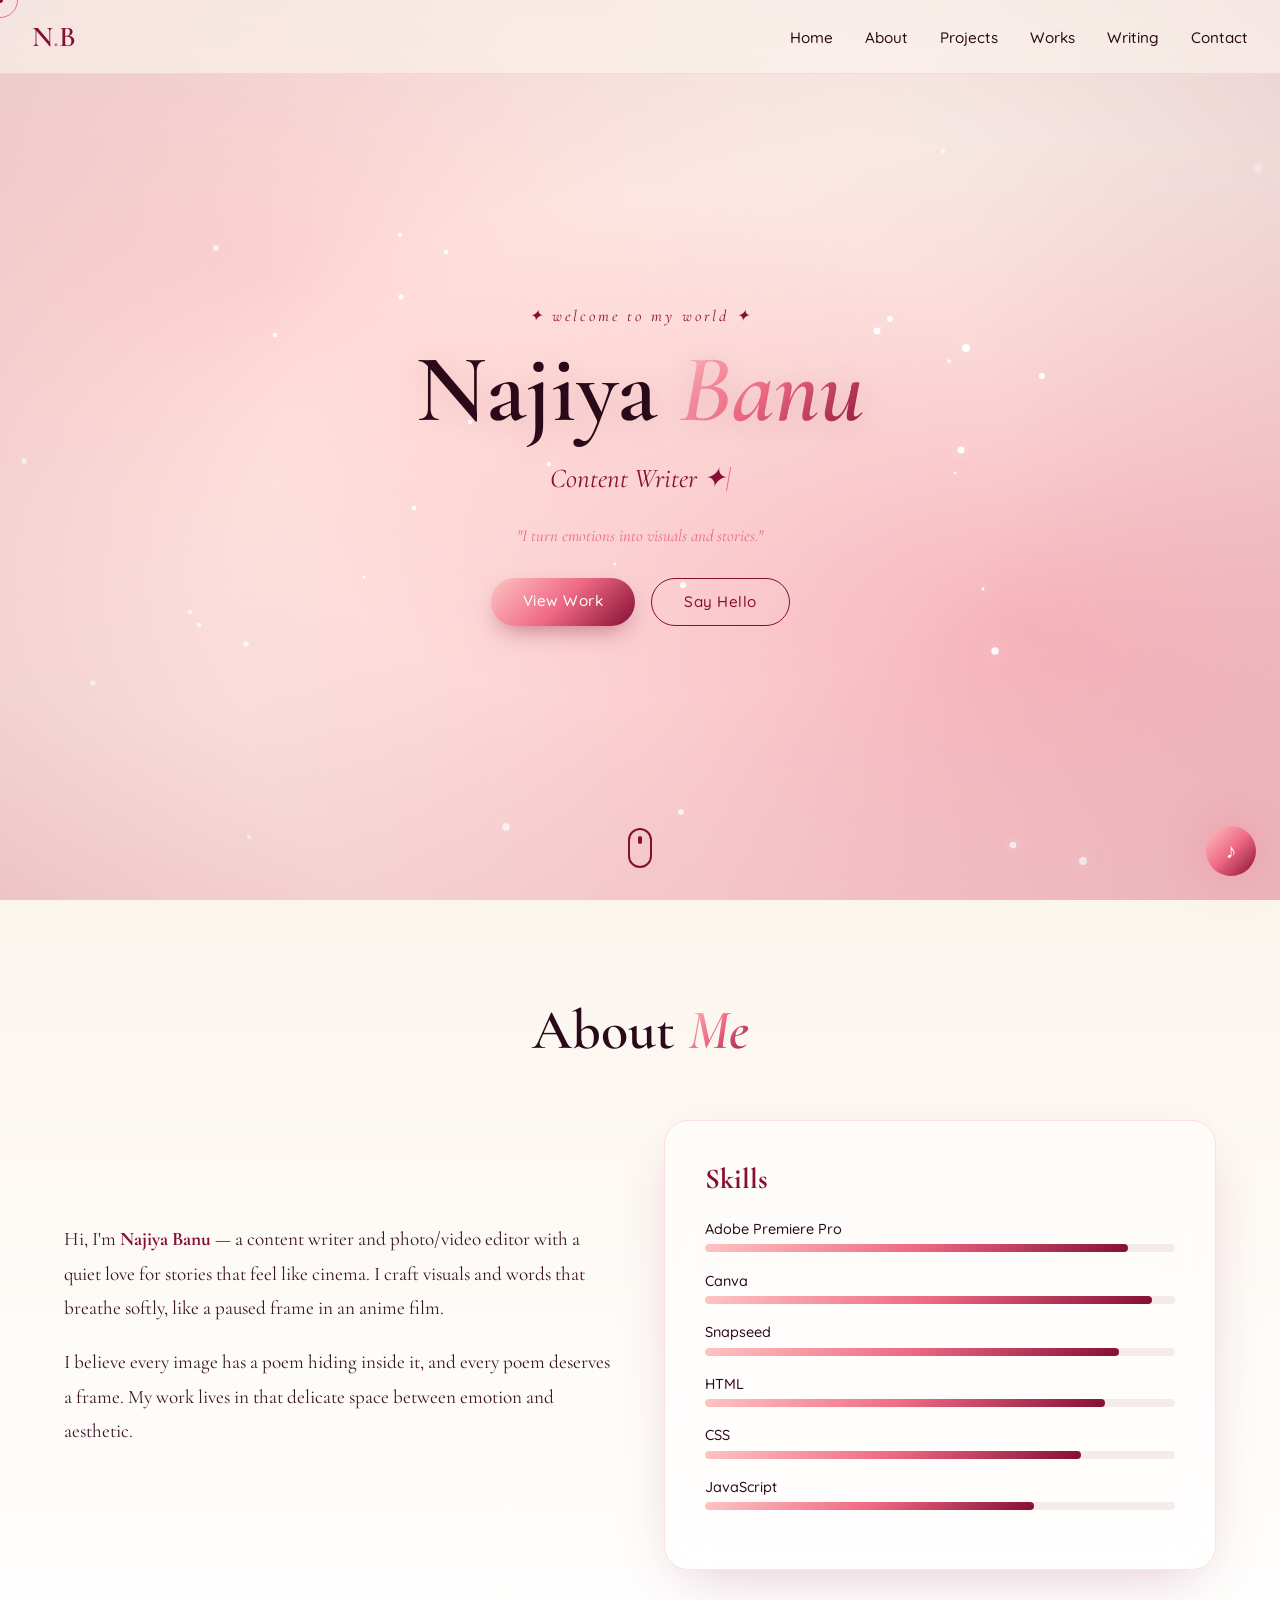
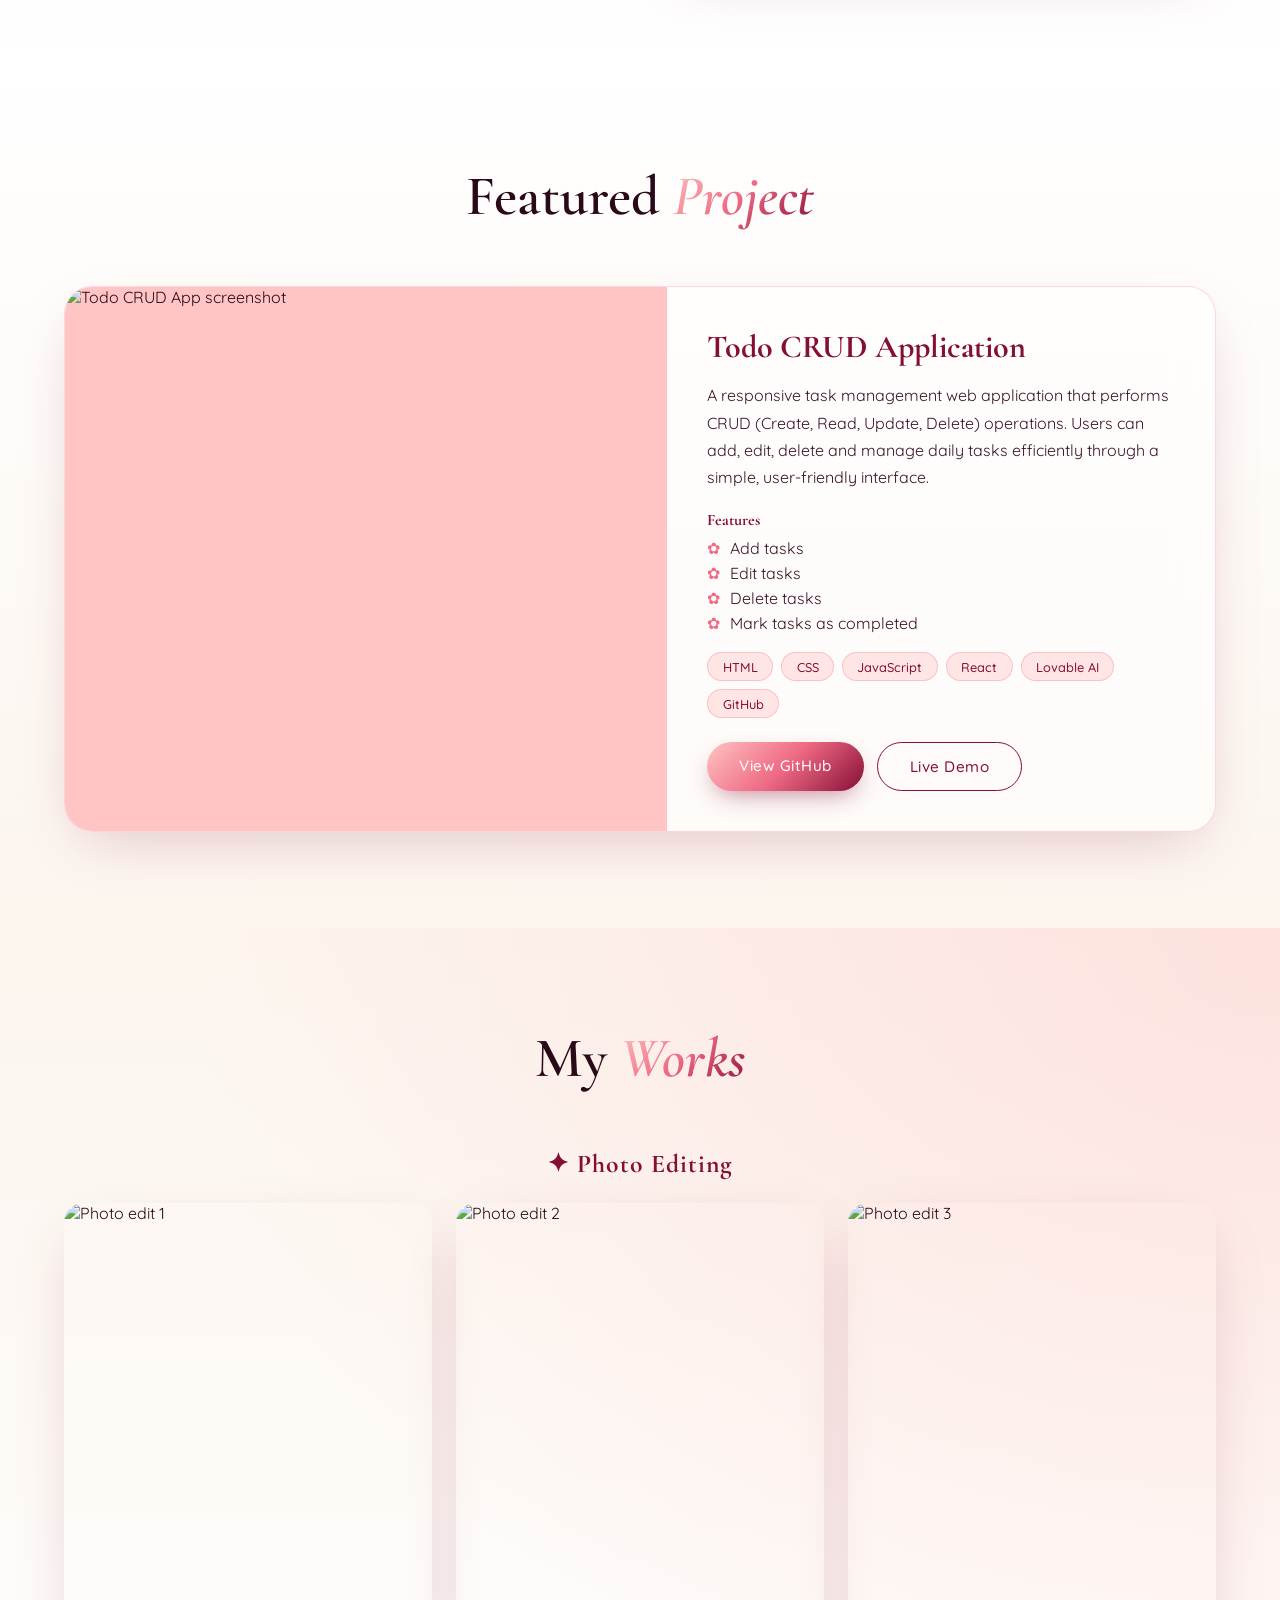
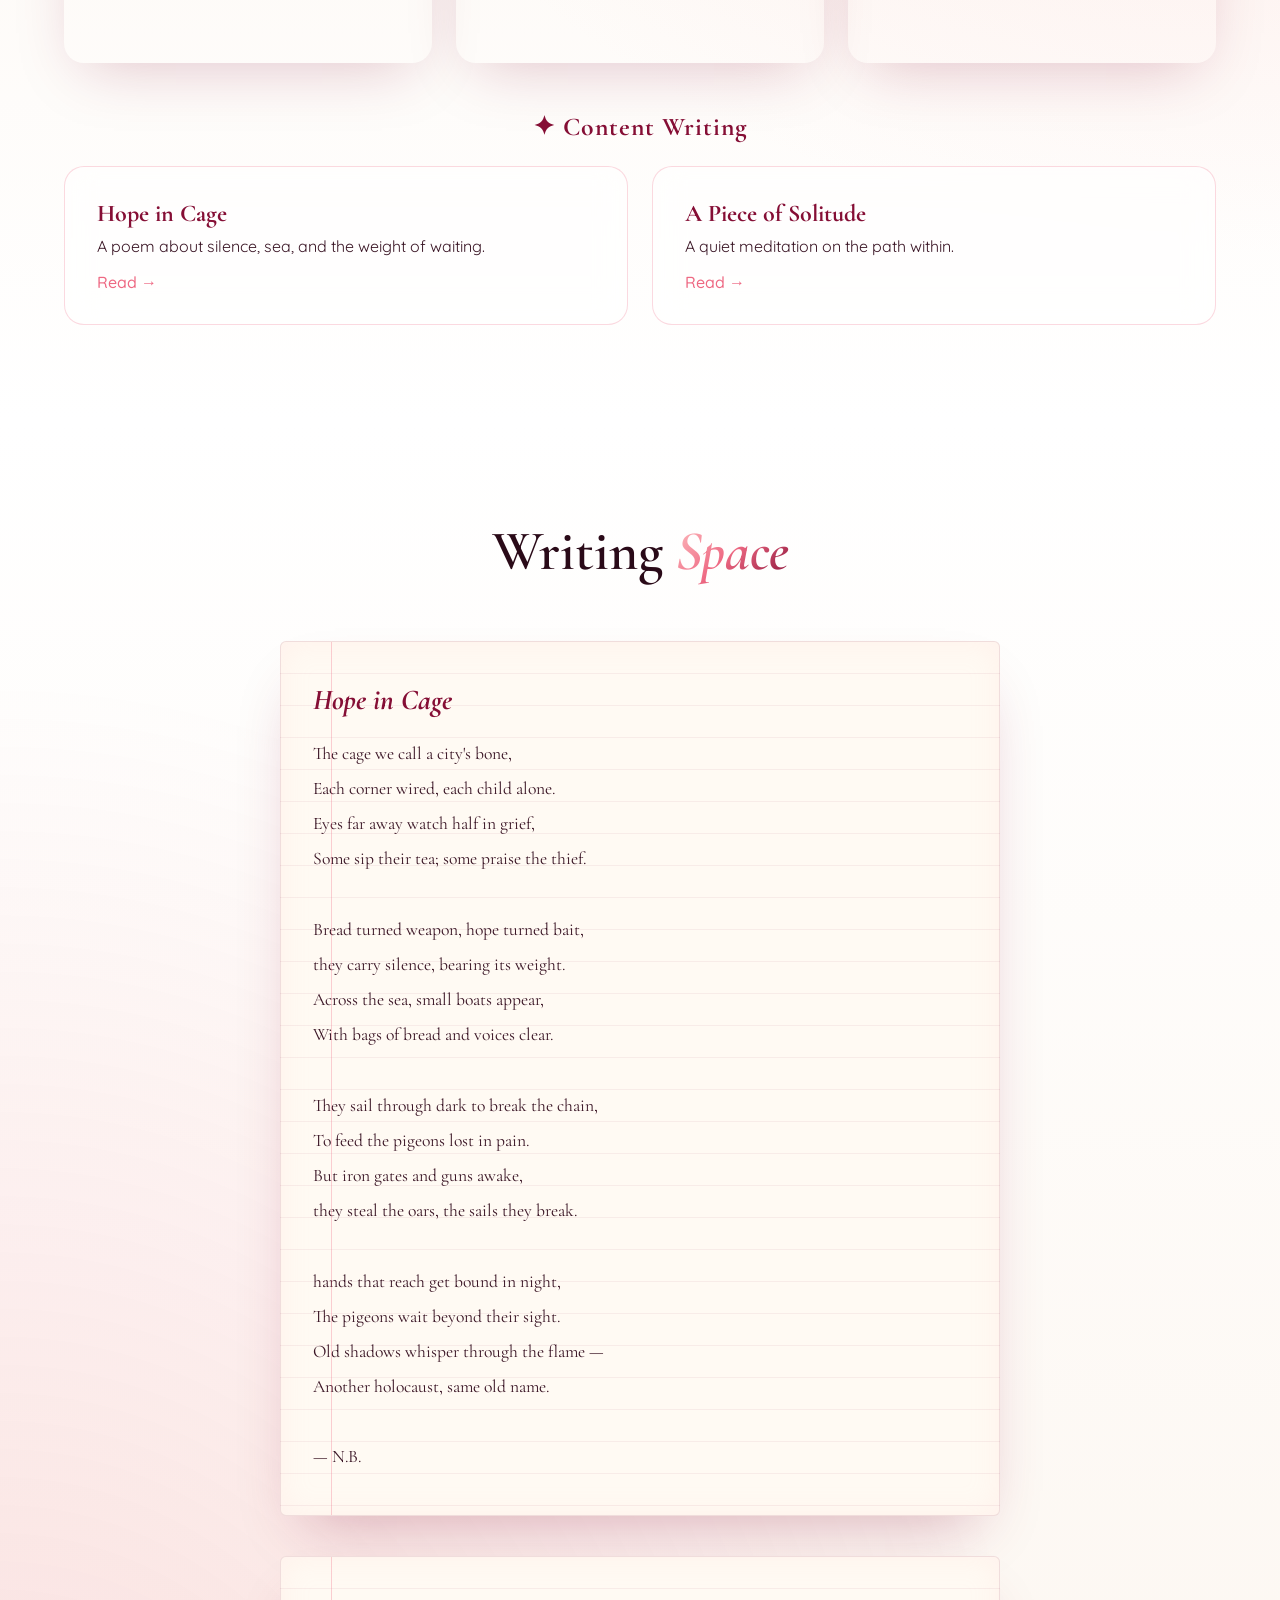
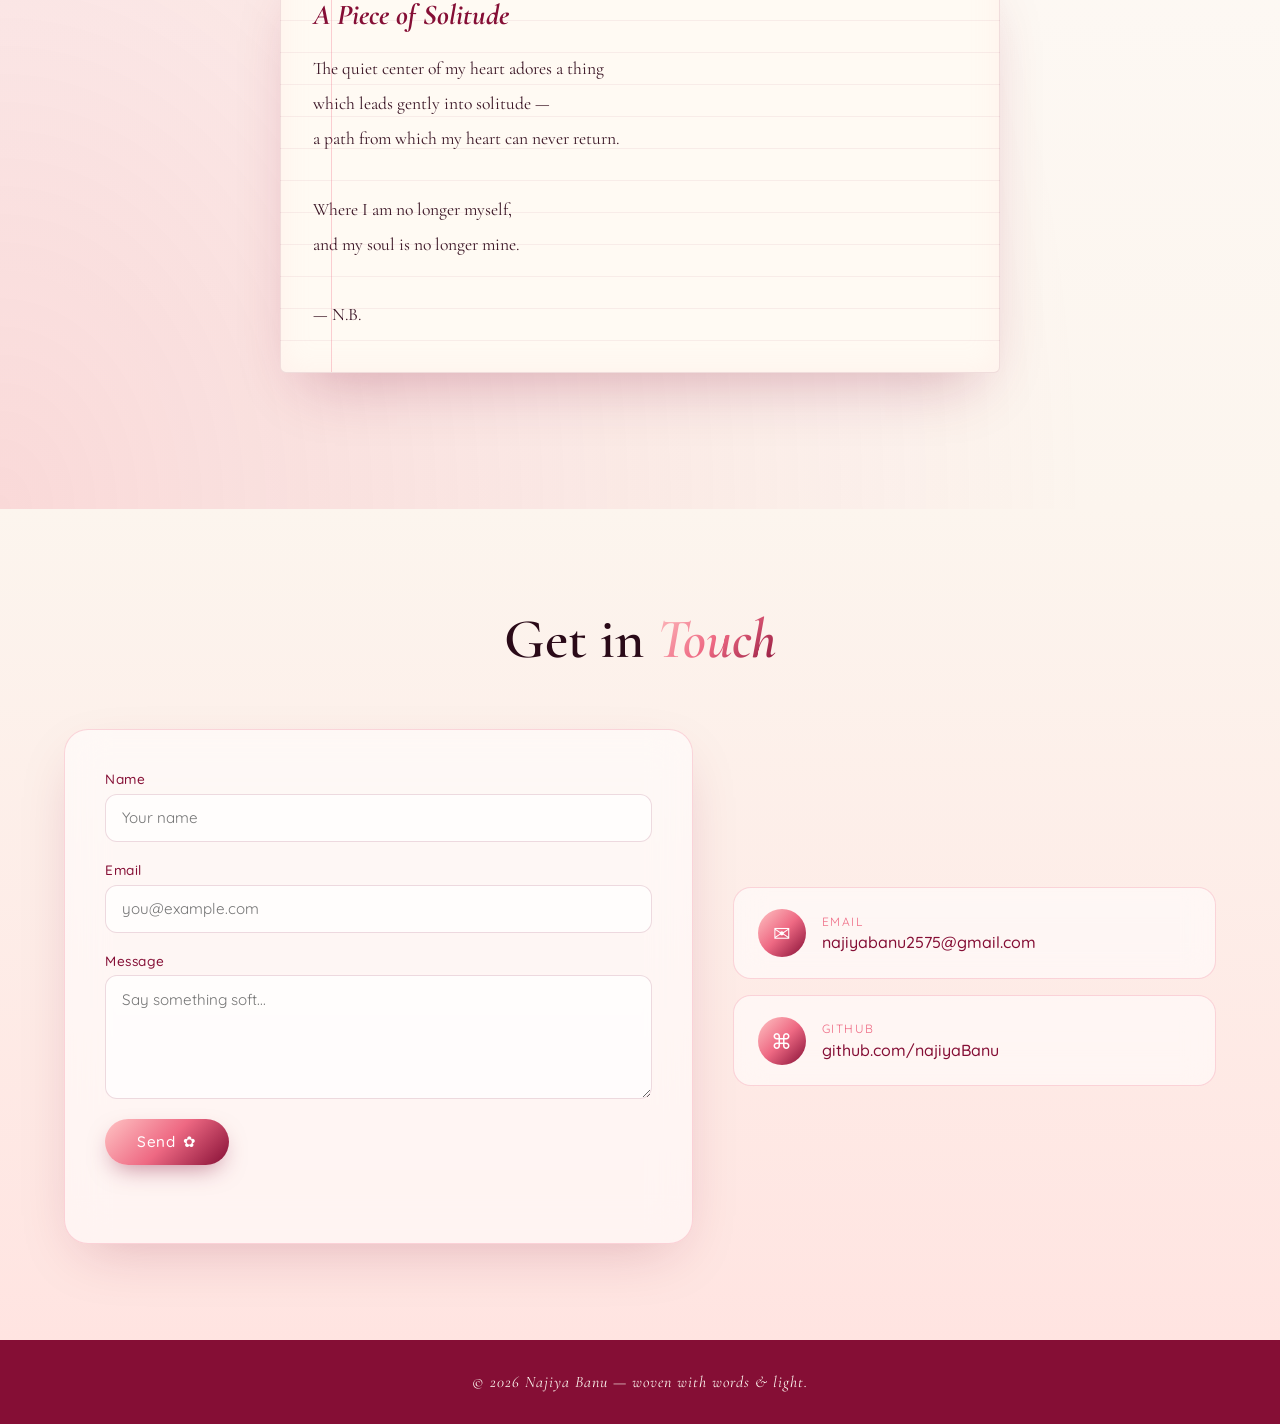
==== commit da824d33: "Update index.html" ====
--- a/index.html
+++ b/index.html
@@ -141,19 +141,6 @@
       </div>
     </div>
 
-    <h3 class="cat-title reveal">✦ Video Editing</h3>
-    <div class="video-wrap reveal">
-      <iframe
-        src="https://kommodo.ai/i/dUIbsLEFZ1n7xziV5ZRm"
-        title="Cinematic edit by Najiya Banu"
-        frameborder="0"
-        allow="autoplay; fullscreen; picture-in-picture"
-        allowfullscreen
-        loading="lazy"
-      ></iframe>
-      <p class="v-cap">A cinematic edit — paced like a heartbeat. <a href="https://kommodo.ai/i/dUIbsLEFZ1n7xziV5ZRm" target="_blank" rel="noopener">Open video ↗</a></p>
-    </div>
-
     <h3 class="cat-title reveal">✦ Content Writing</h3>
     <div class="writing-cards">
       <article class="w-card reveal">
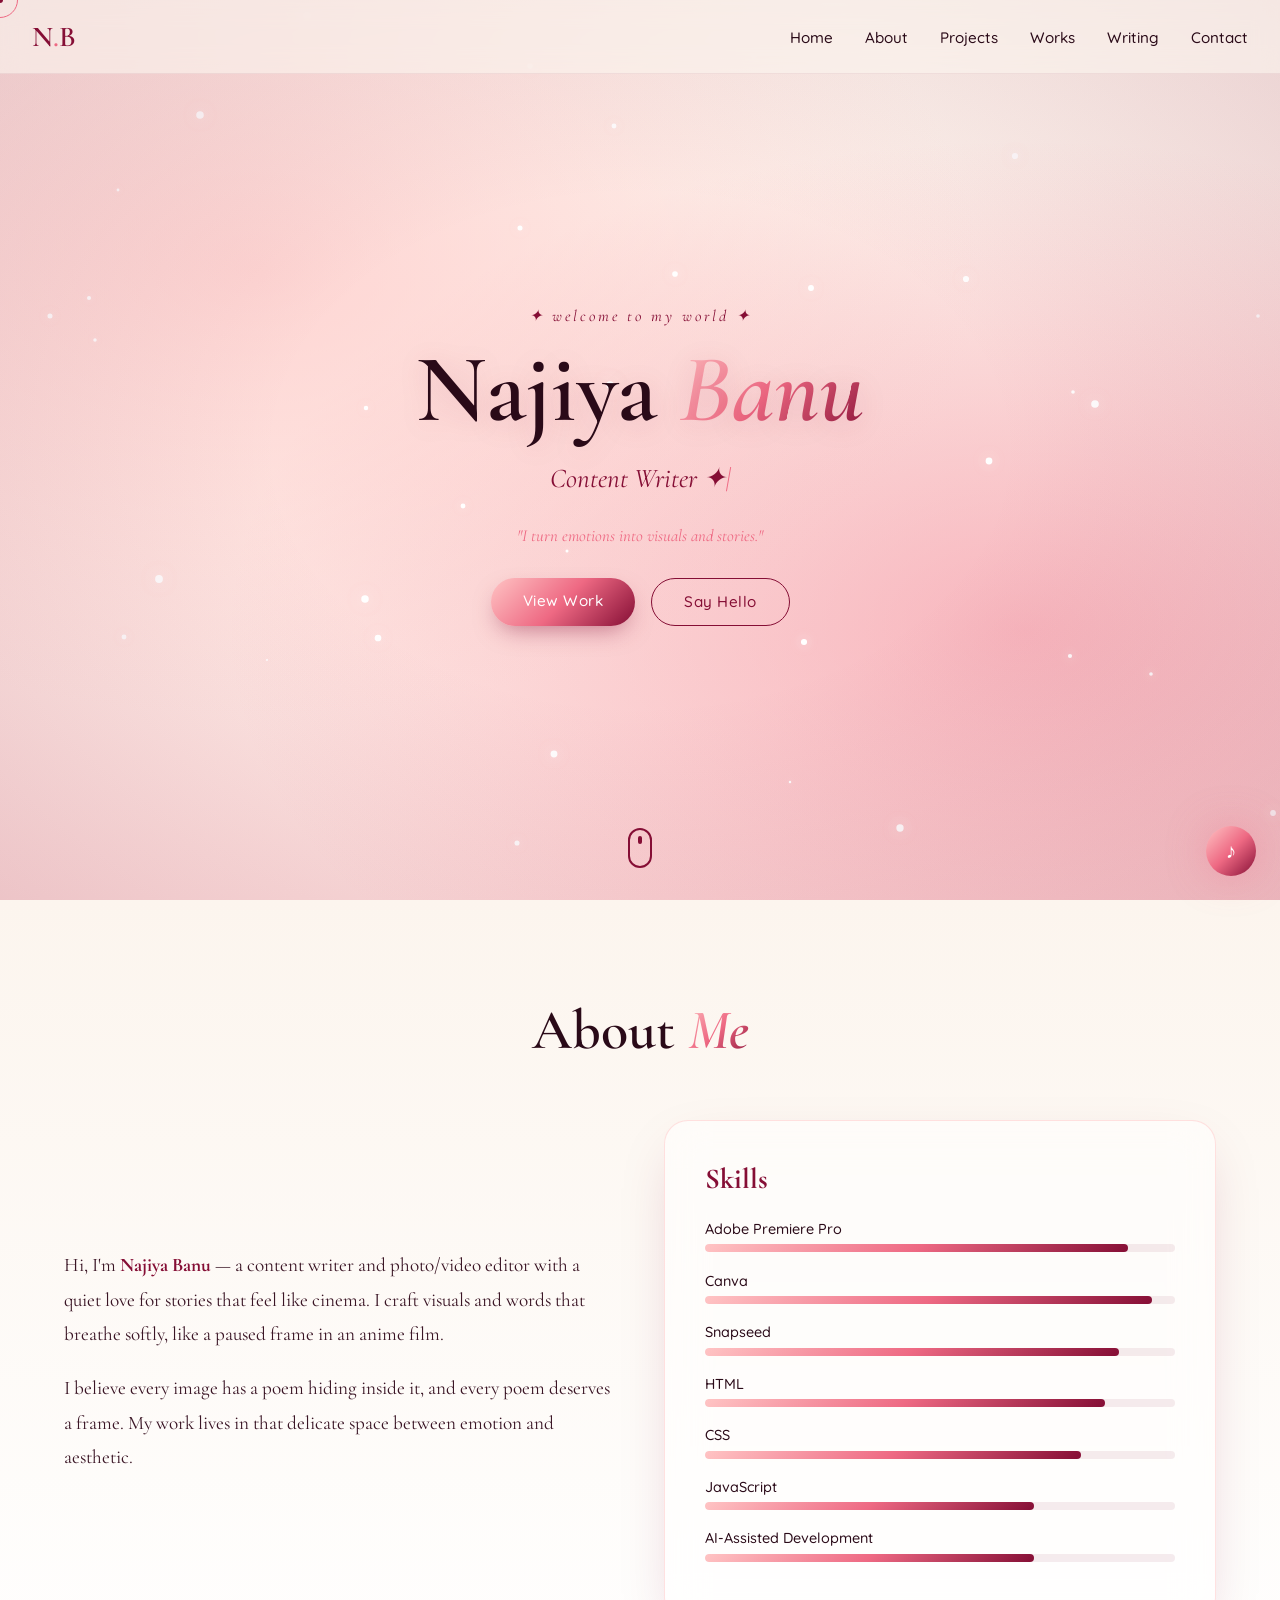
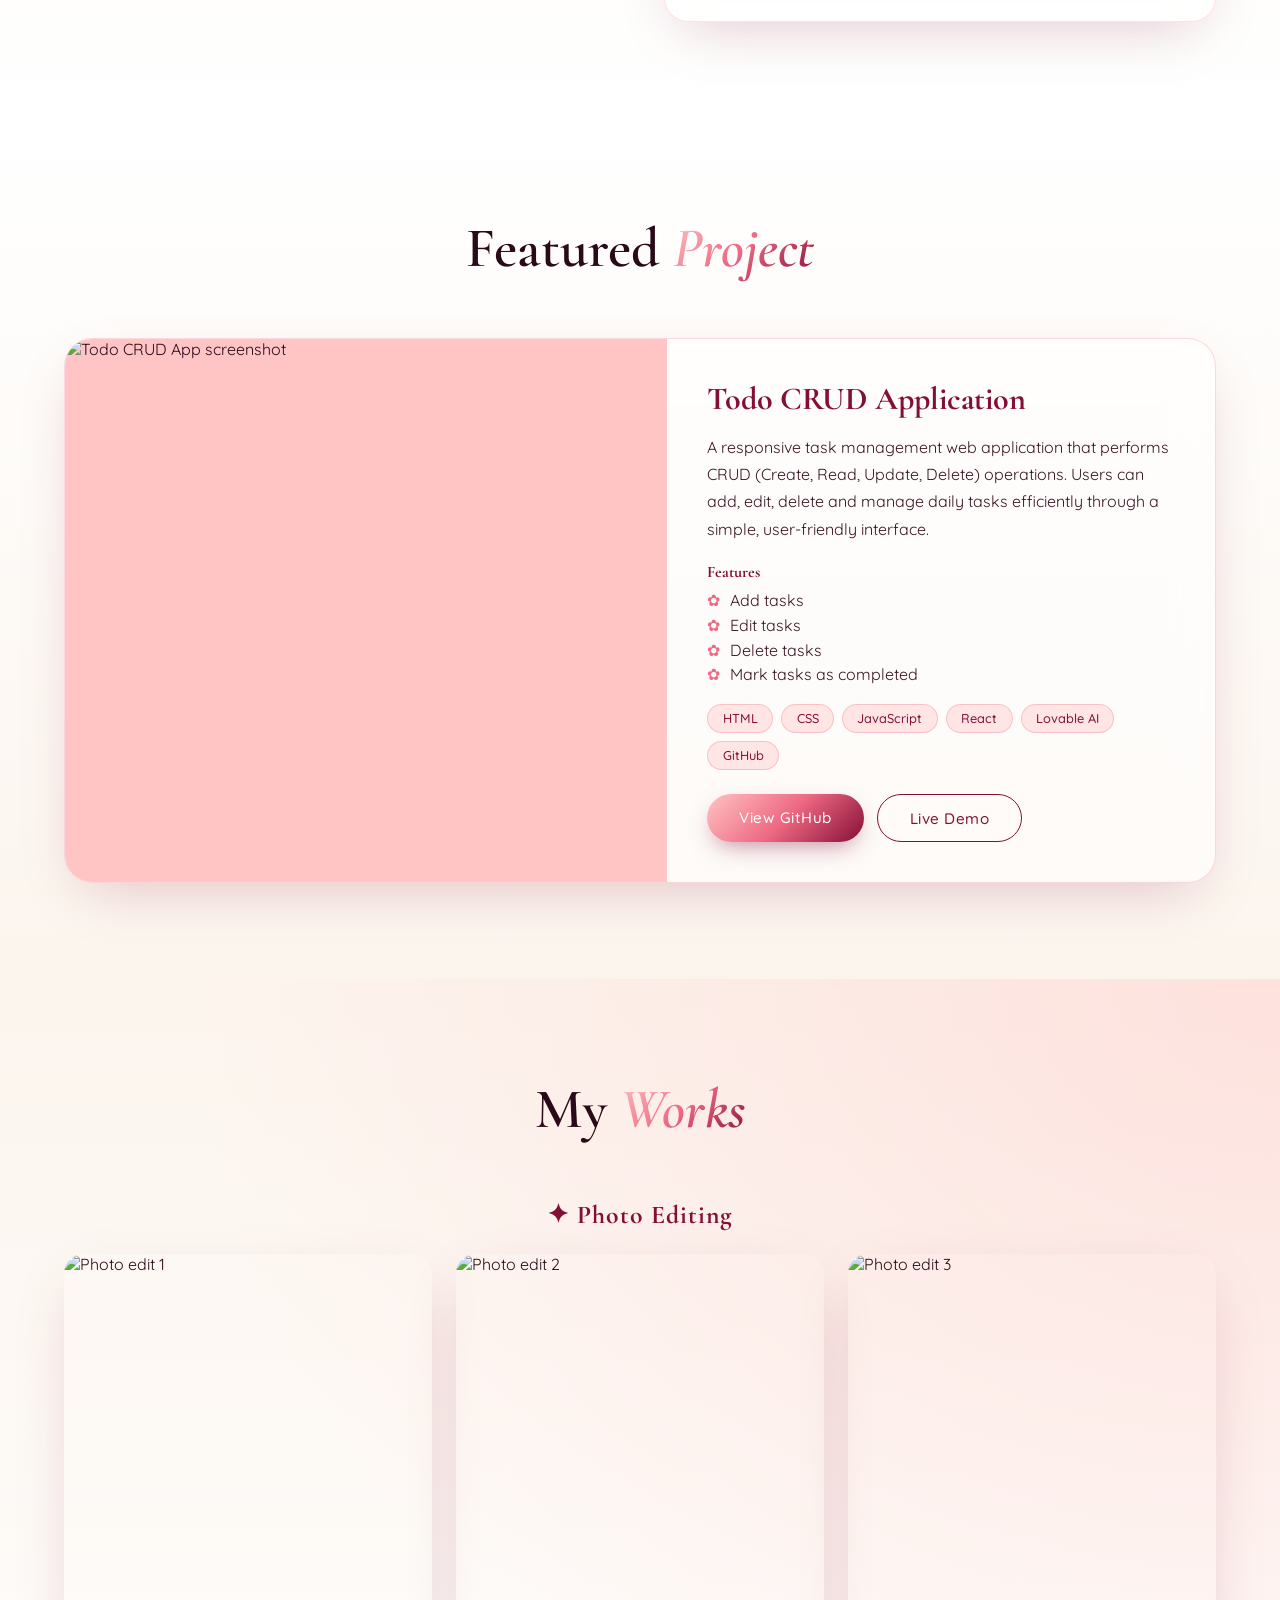
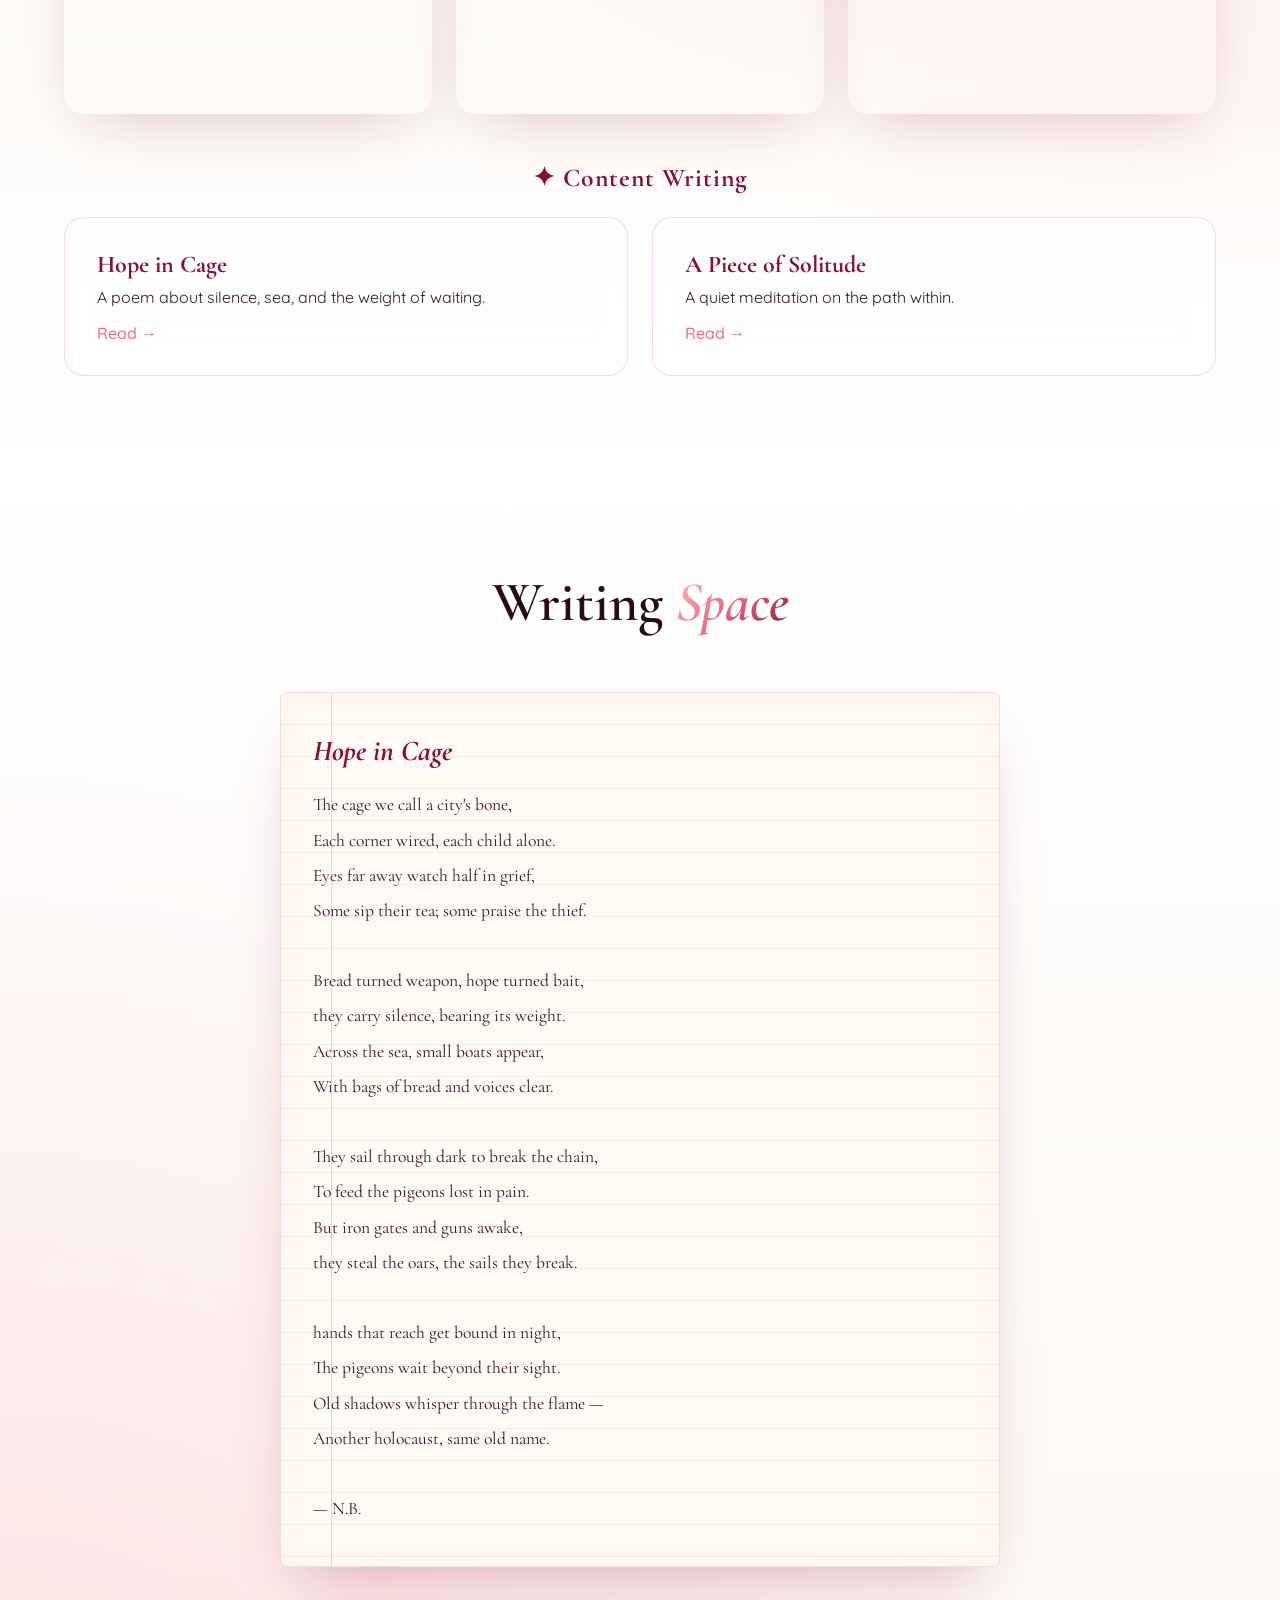
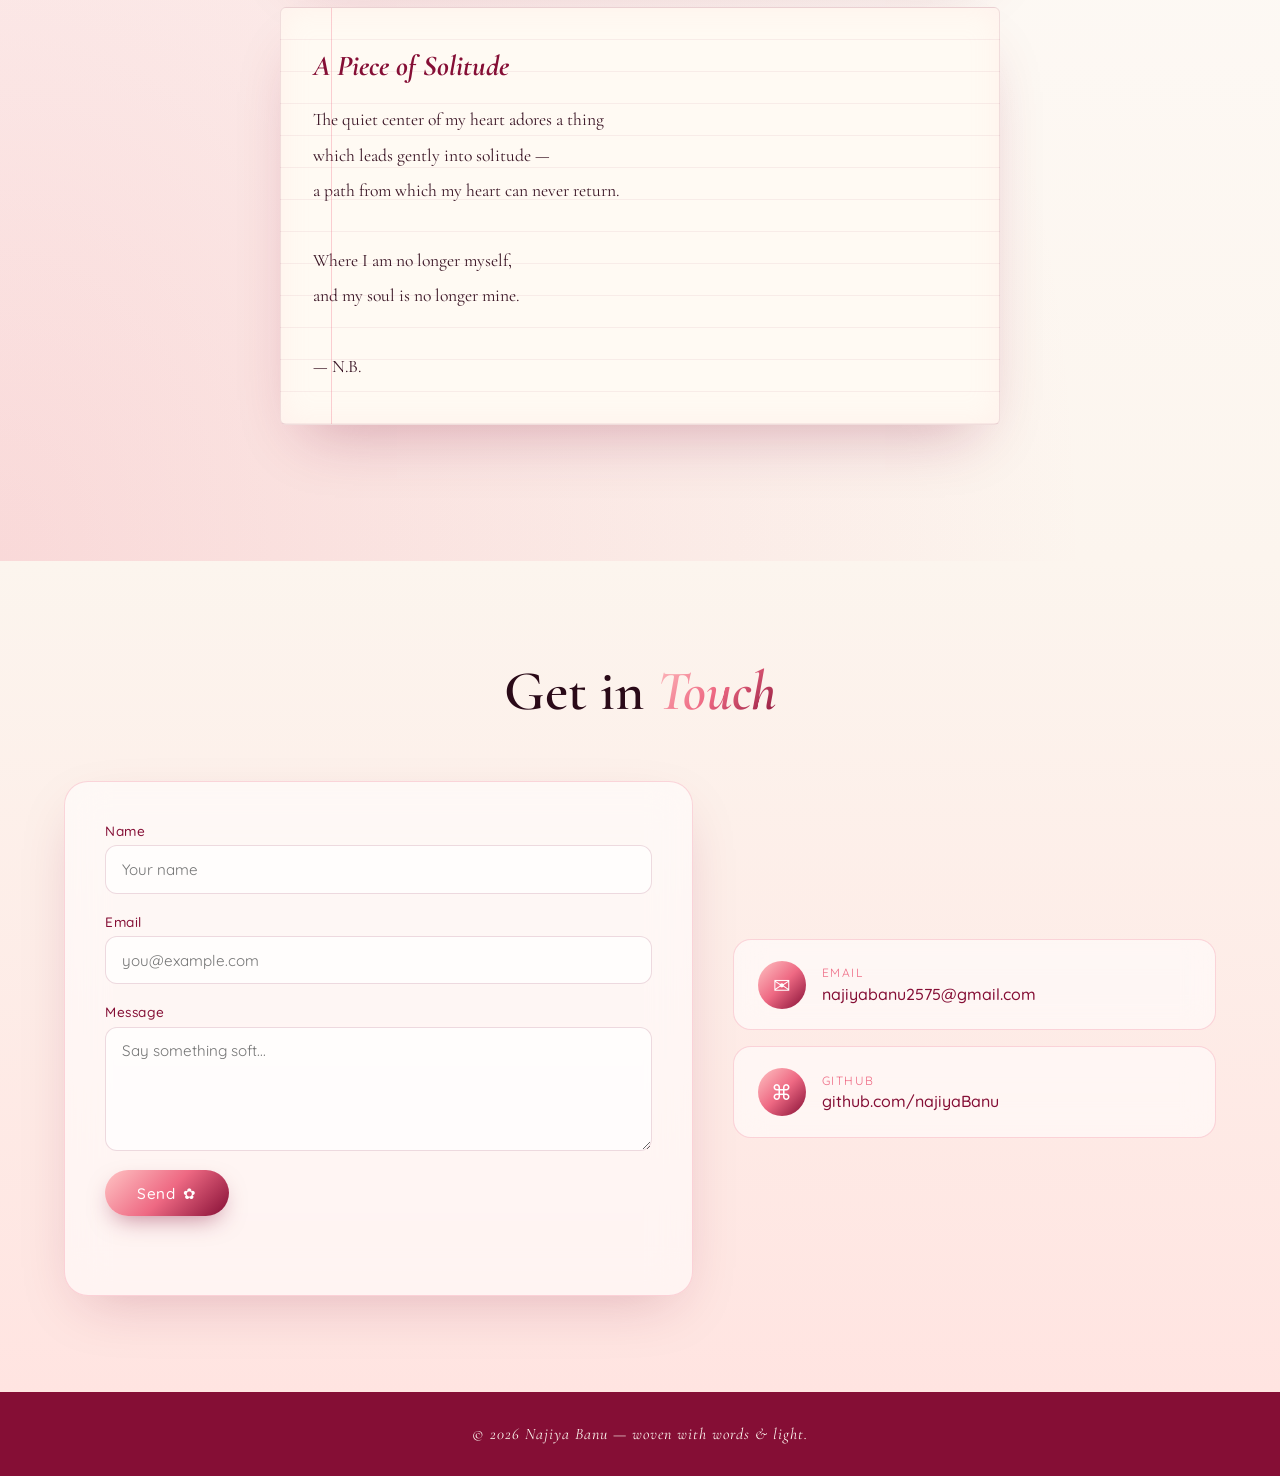
==== commit bcc6b562: "Add AI-Assisted Development skill section" ====
--- a/index.html
+++ b/index.html
@@ -83,6 +83,8 @@
         <div class="skill"><span>HTML</span><div class="bar"><i style="--w:85%"></i></div></div>
         <div class="skill"><span>CSS</span><div class="bar"><i style="--w:80%"></i></div></div>
         <div class="skill"><span>JavaScript</span><div class="bar"><i style="--w:70%"></i></div></div>
+        <div class="skill"><span>AI-Assisted Development</span><div class="bar"><i style="--w:70%"></i></div></div>
+      
       </div>
     </div>
   </div>
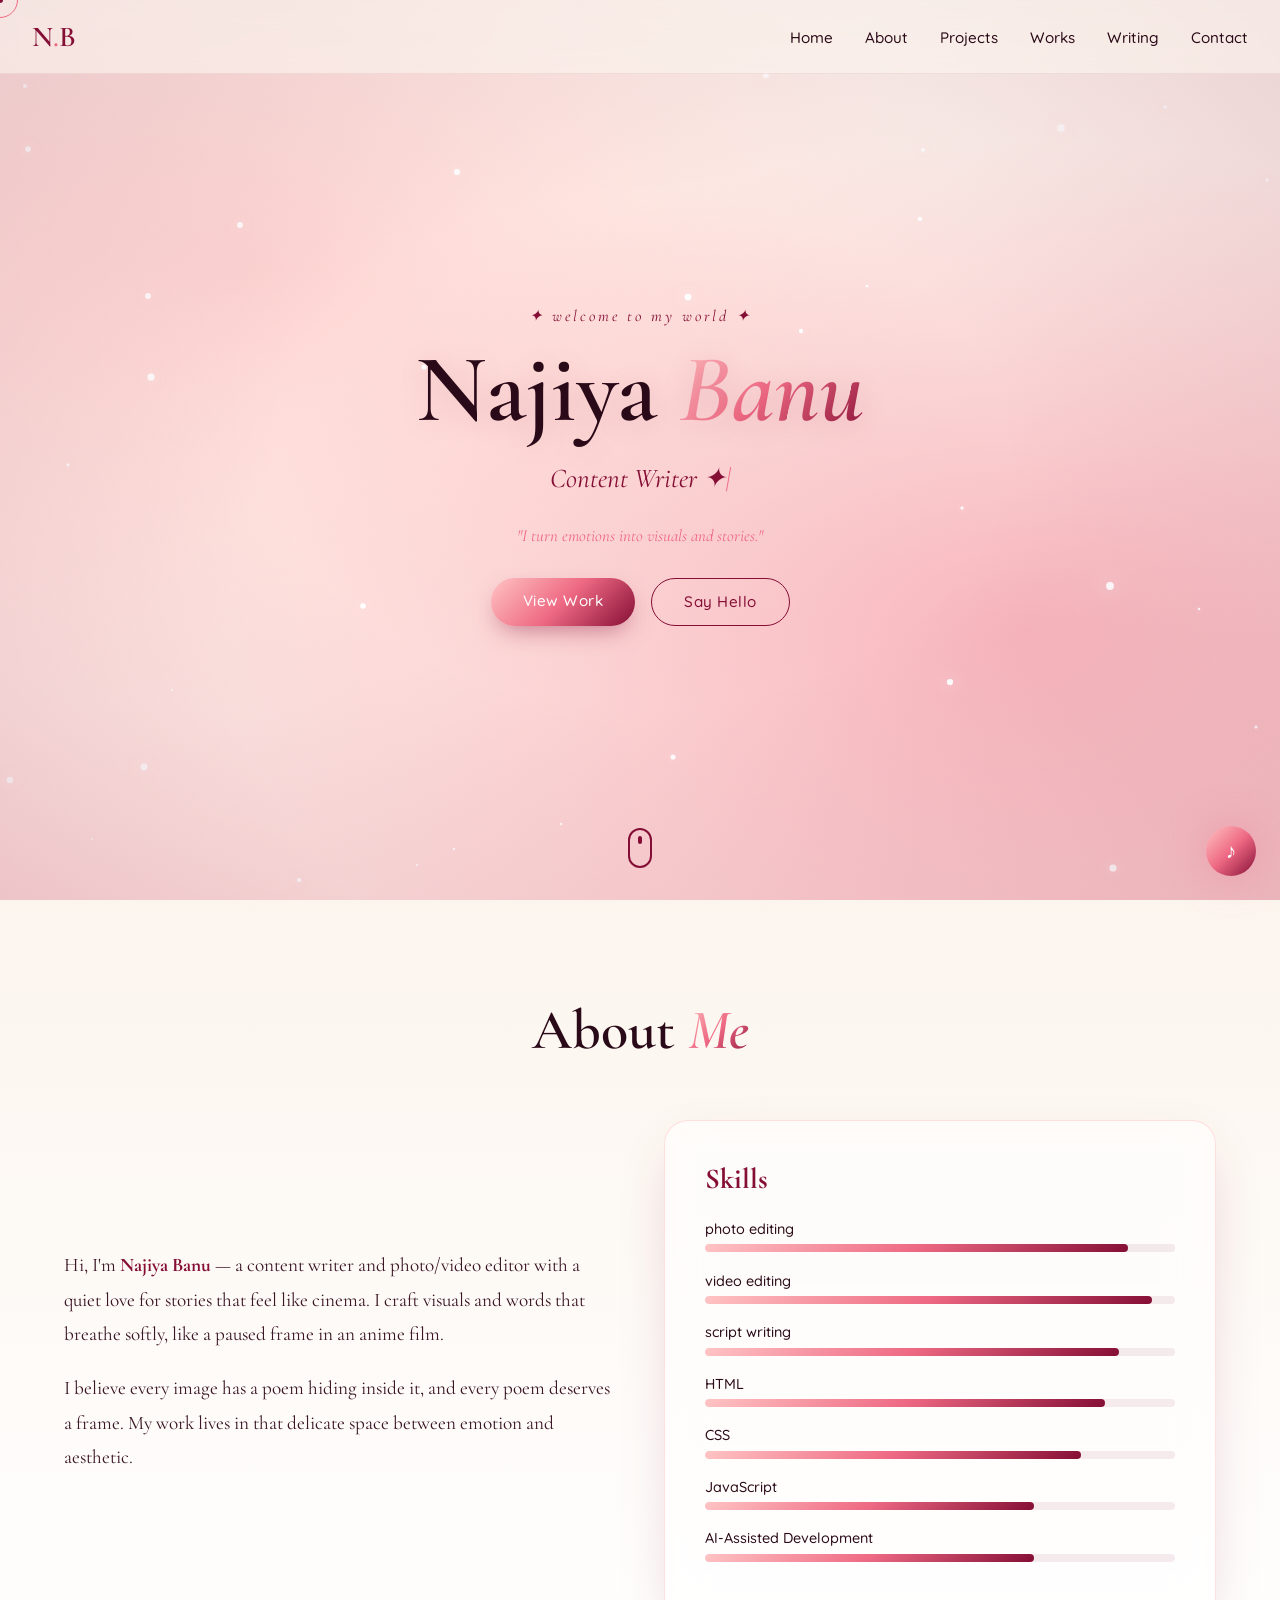
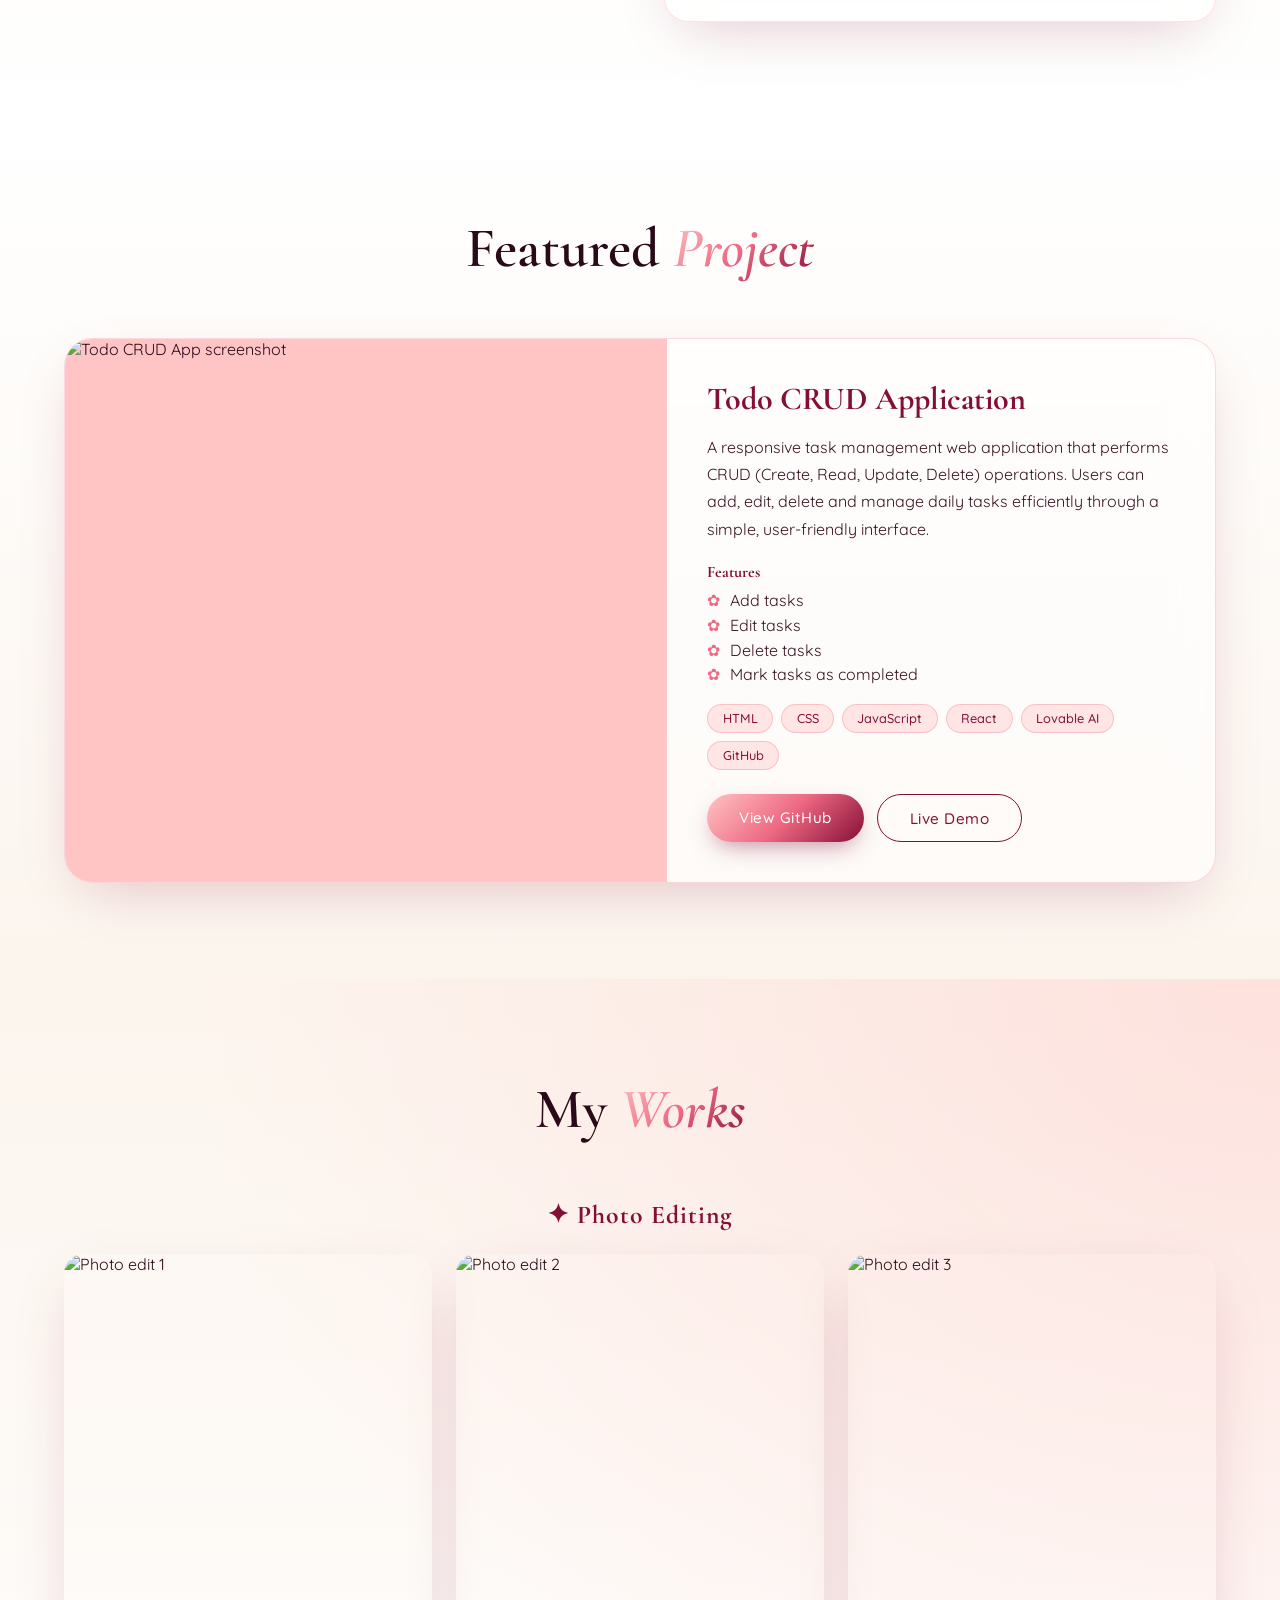
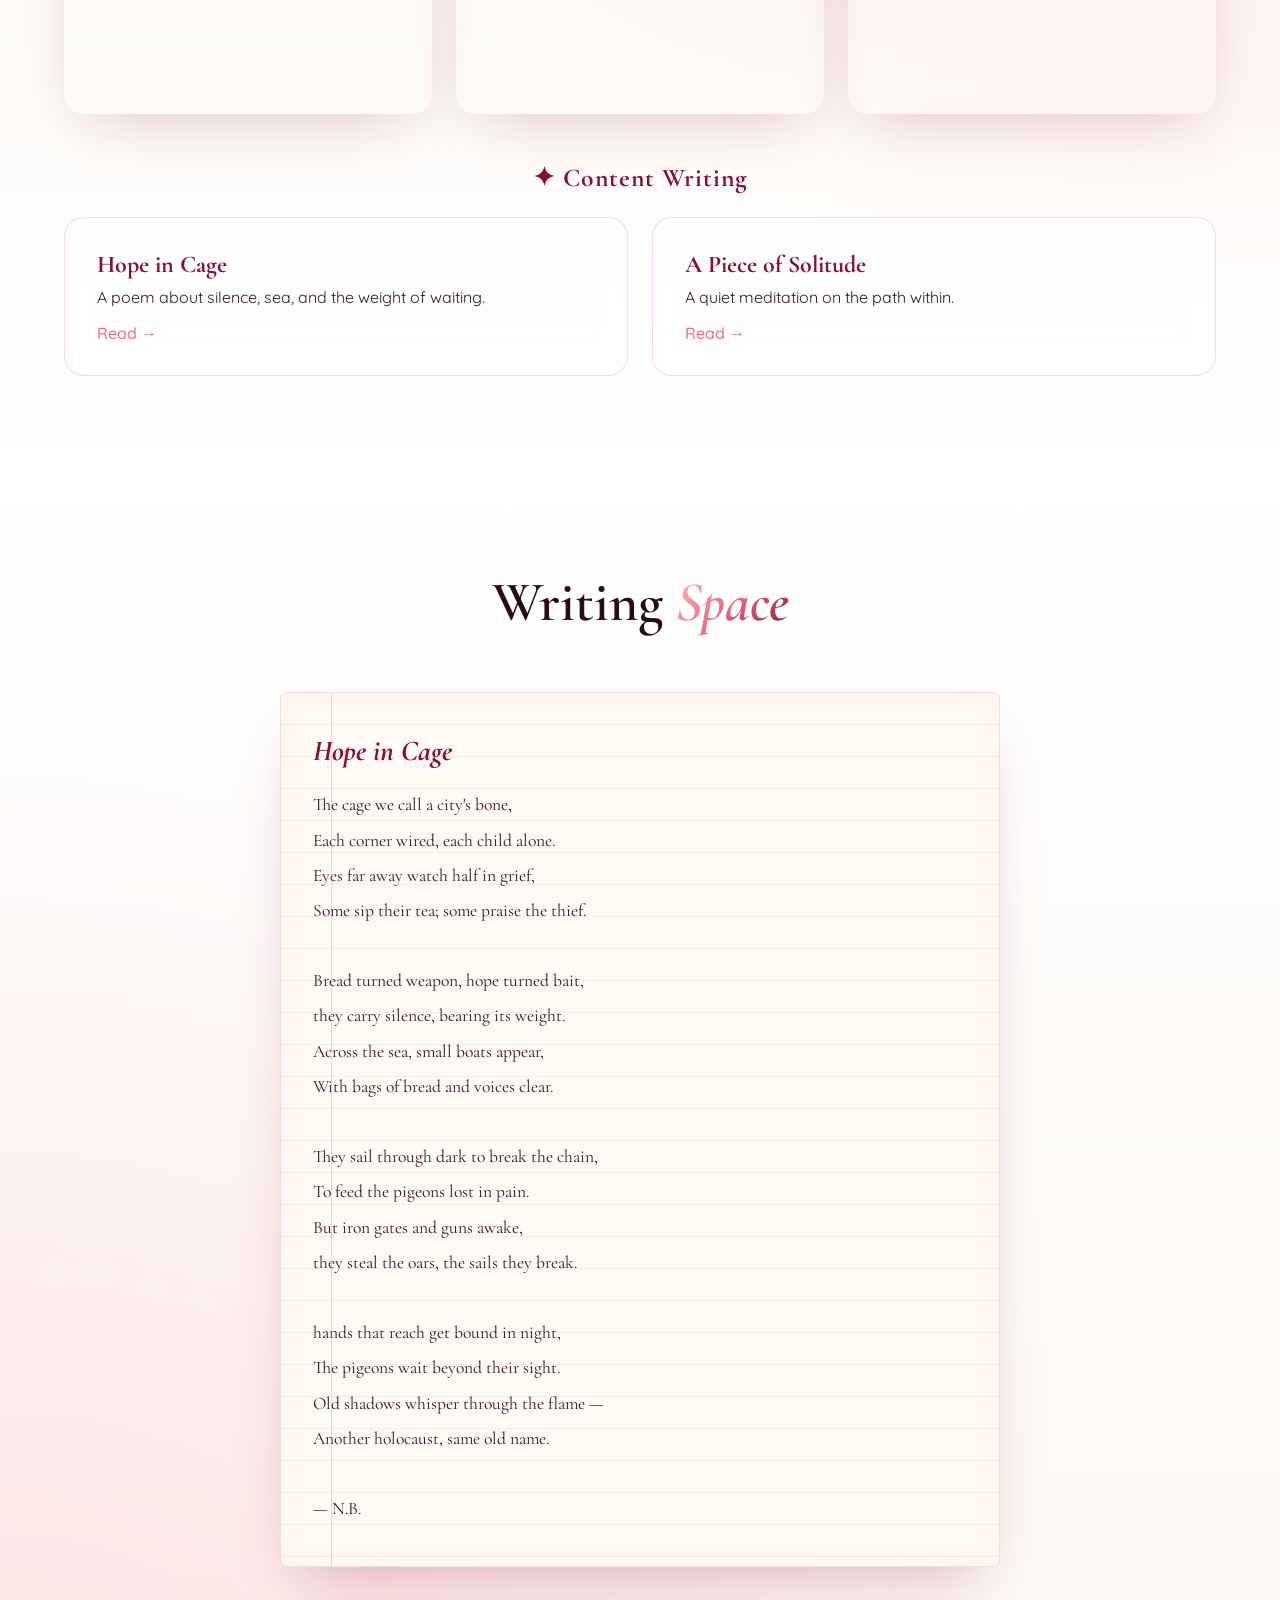
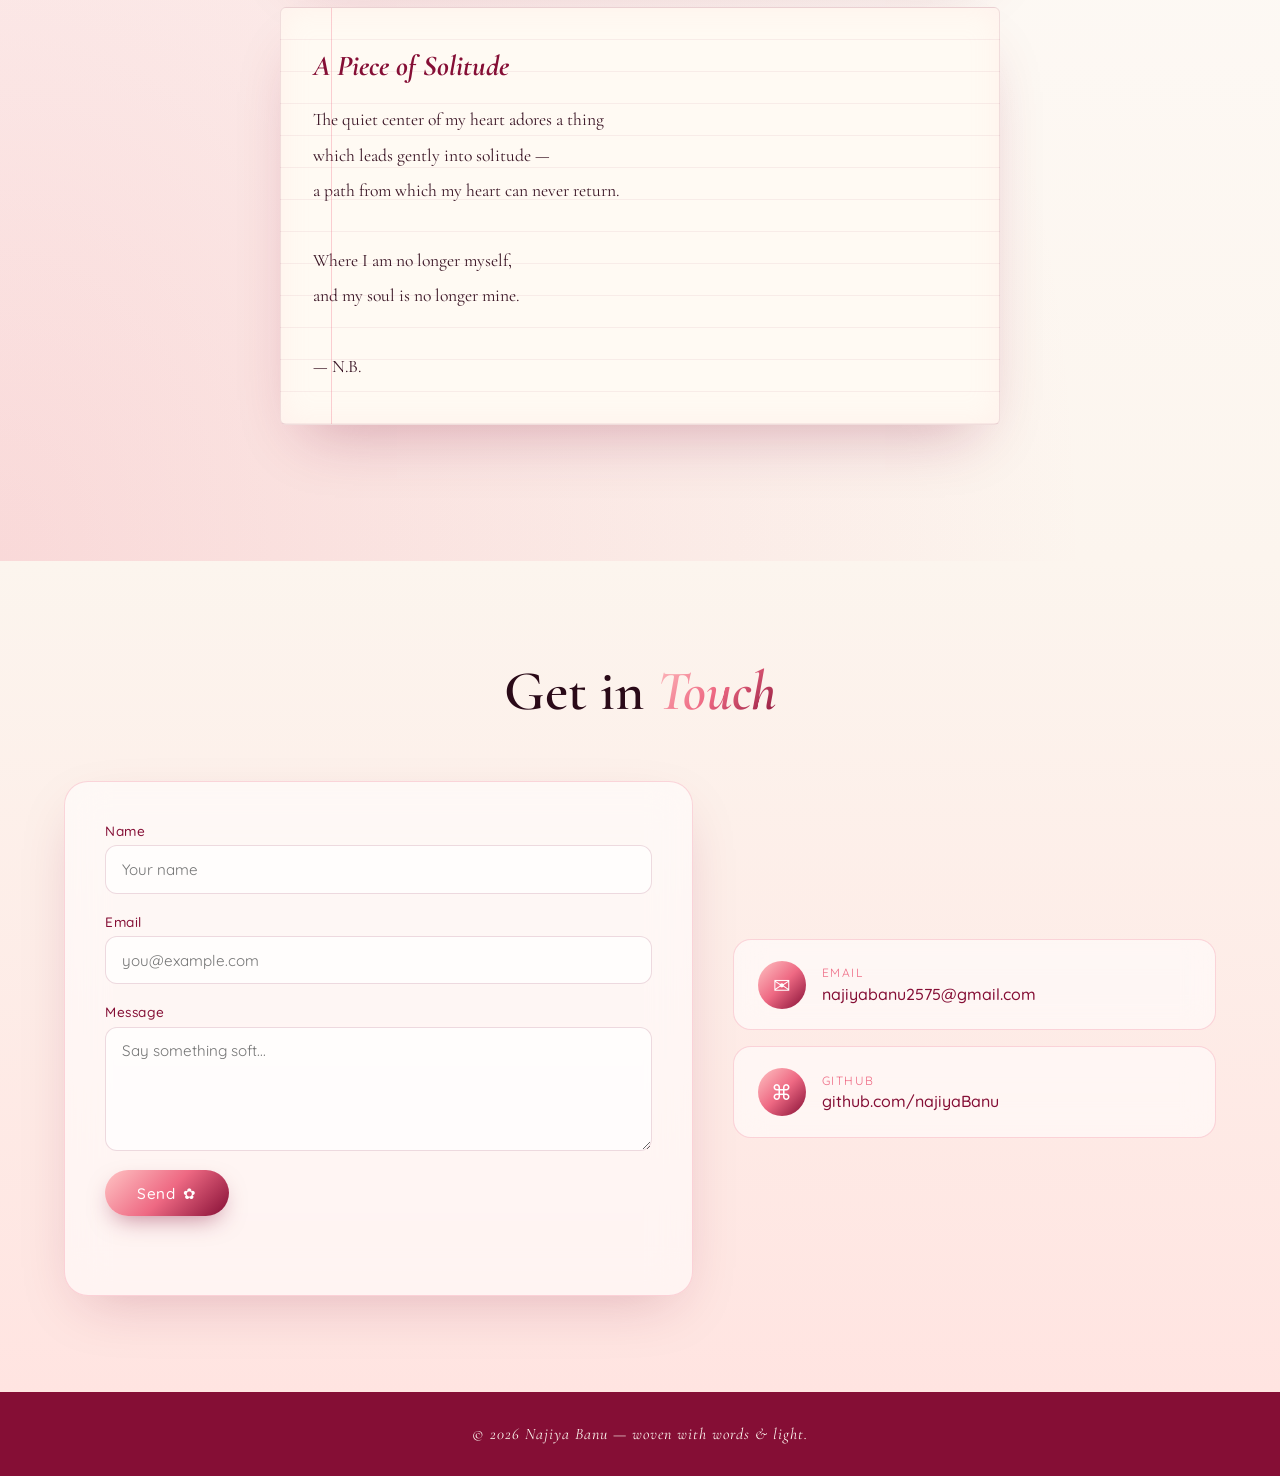
==== commit 1f208c31: "Update index.html" ====
--- a/index.html
+++ b/index.html
@@ -77,9 +77,9 @@
       </div>
       <div class="about-card reveal">
         <h3>Skills</h3>
-        <div class="skill"><span>Adobe Premiere Pro</span><div class="bar"><i style="--w:90%"></i></div></div>
-        <div class="skill"><span>Canva</span><div class="bar"><i style="--w:95%"></i></div></div>
-        <div class="skill"><span>Snapseed</span><div class="bar"><i style="--w:88%"></i></div></div>
+        <div class="skill"><span>photo editing</span><div class="bar"><i style="--w:90%"></i></div></div>
+        <div class="skill"><span>video editing</span><div class="bar"><i style="--w:95%"></i></div></div>
+        <div class="skill"><span>script writing</span><div class="bar"><i style="--w:88%"></i></div></div>
         <div class="skill"><span>HTML</span><div class="bar"><i style="--w:85%"></i></div></div>
         <div class="skill"><span>CSS</span><div class="bar"><i style="--w:80%"></i></div></div>
         <div class="skill"><span>JavaScript</span><div class="bar"><i style="--w:70%"></i></div></div>
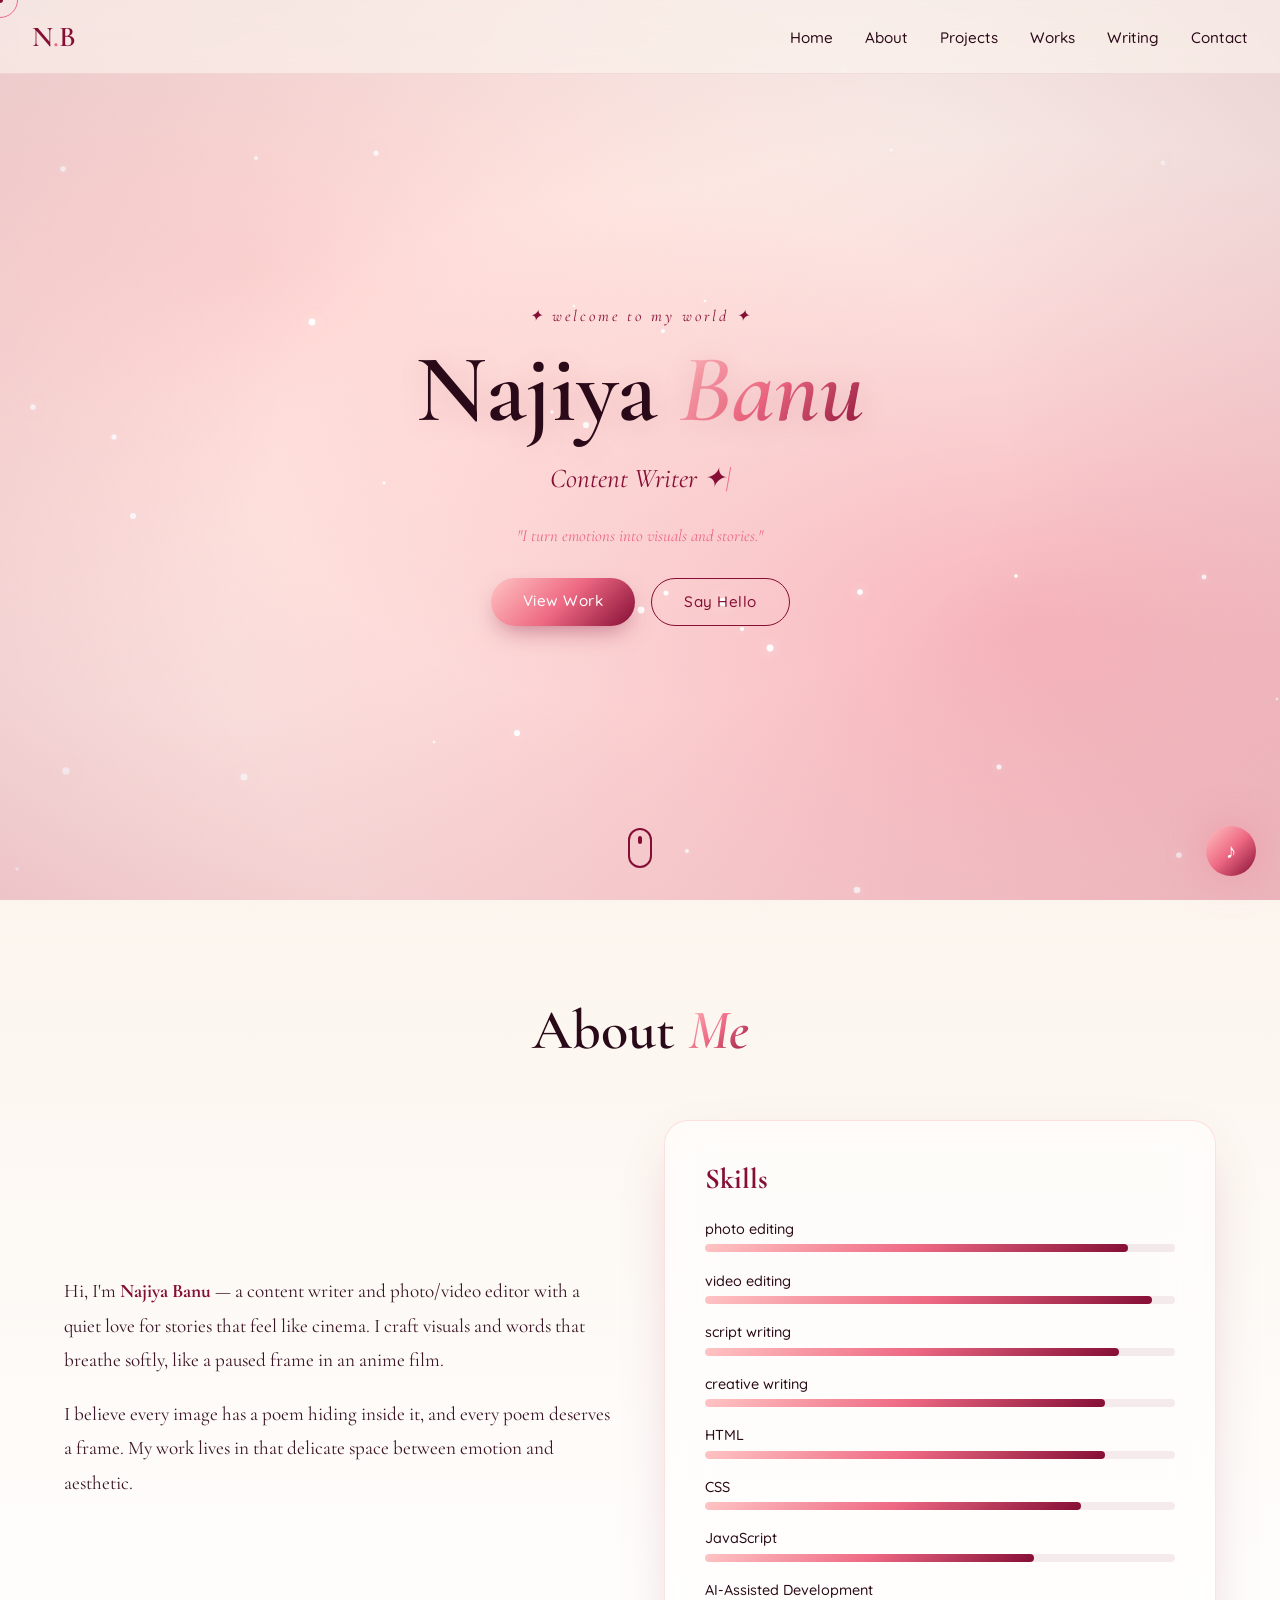
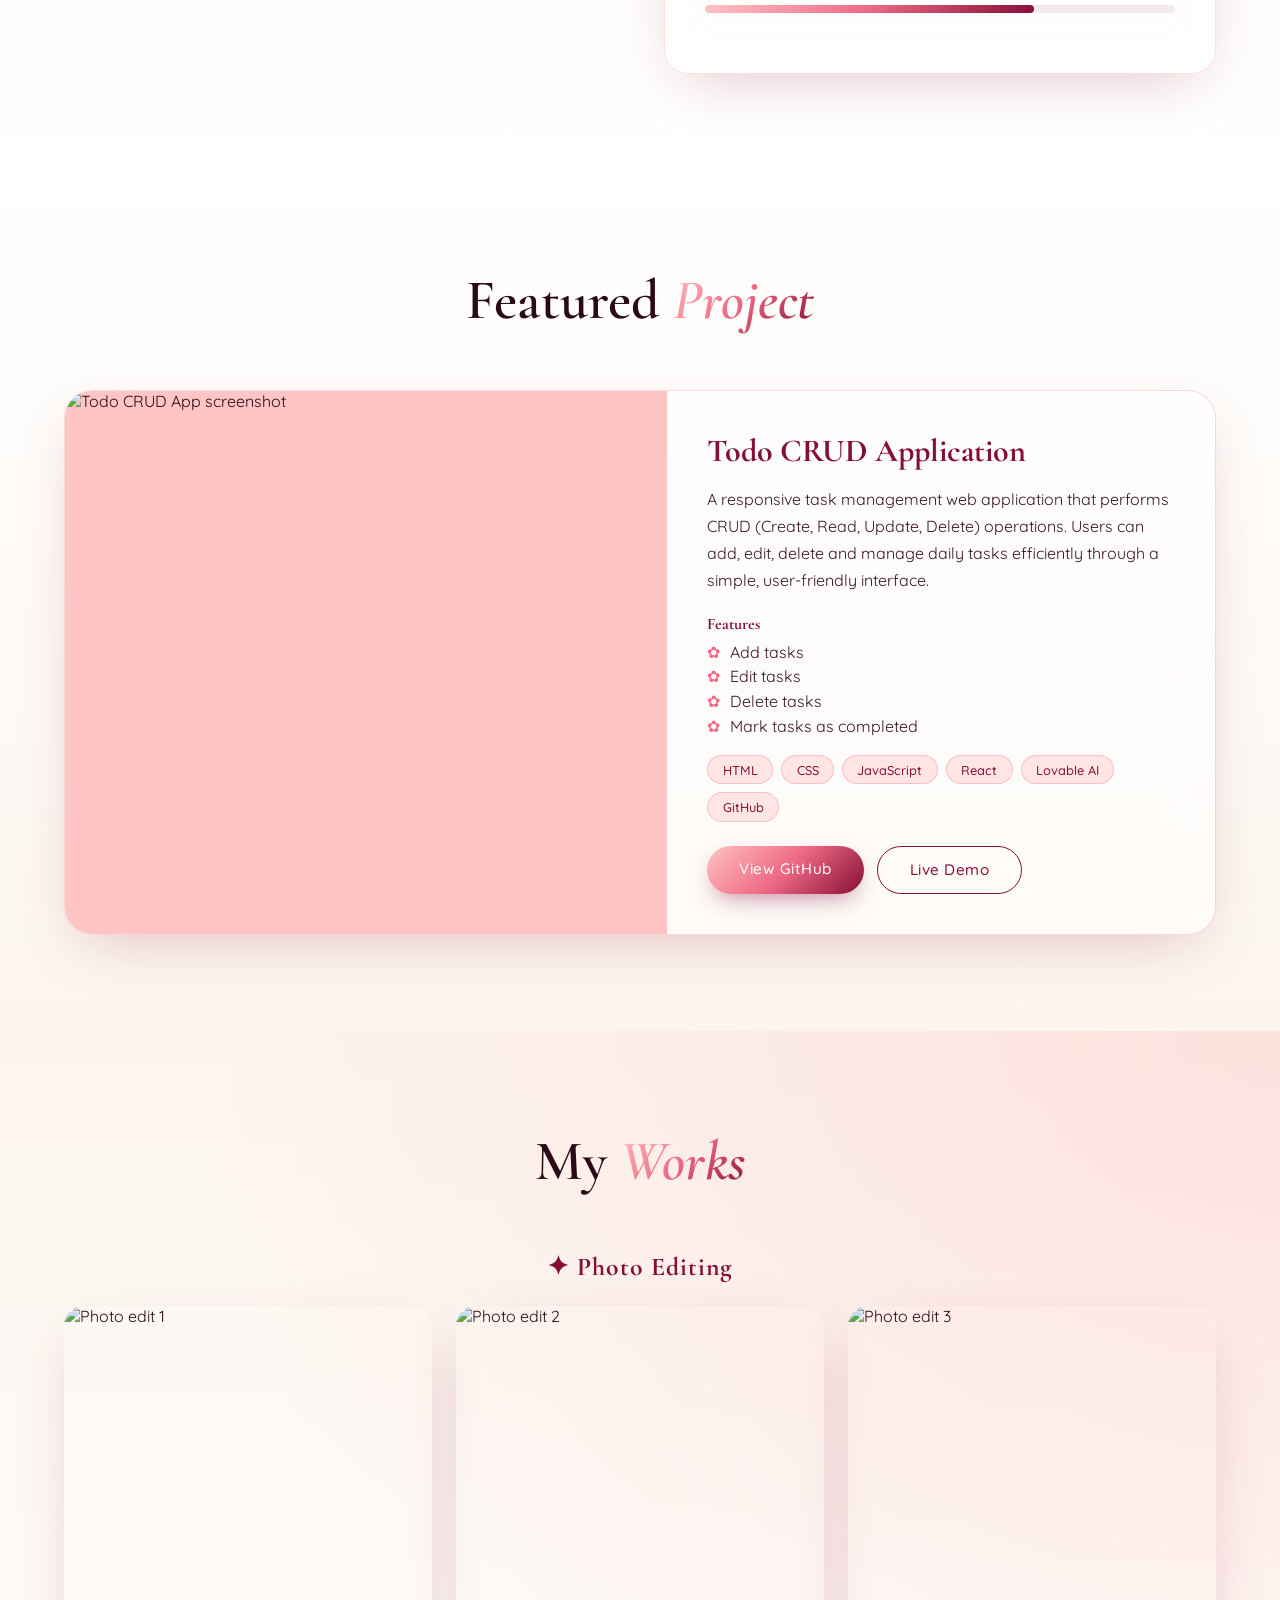
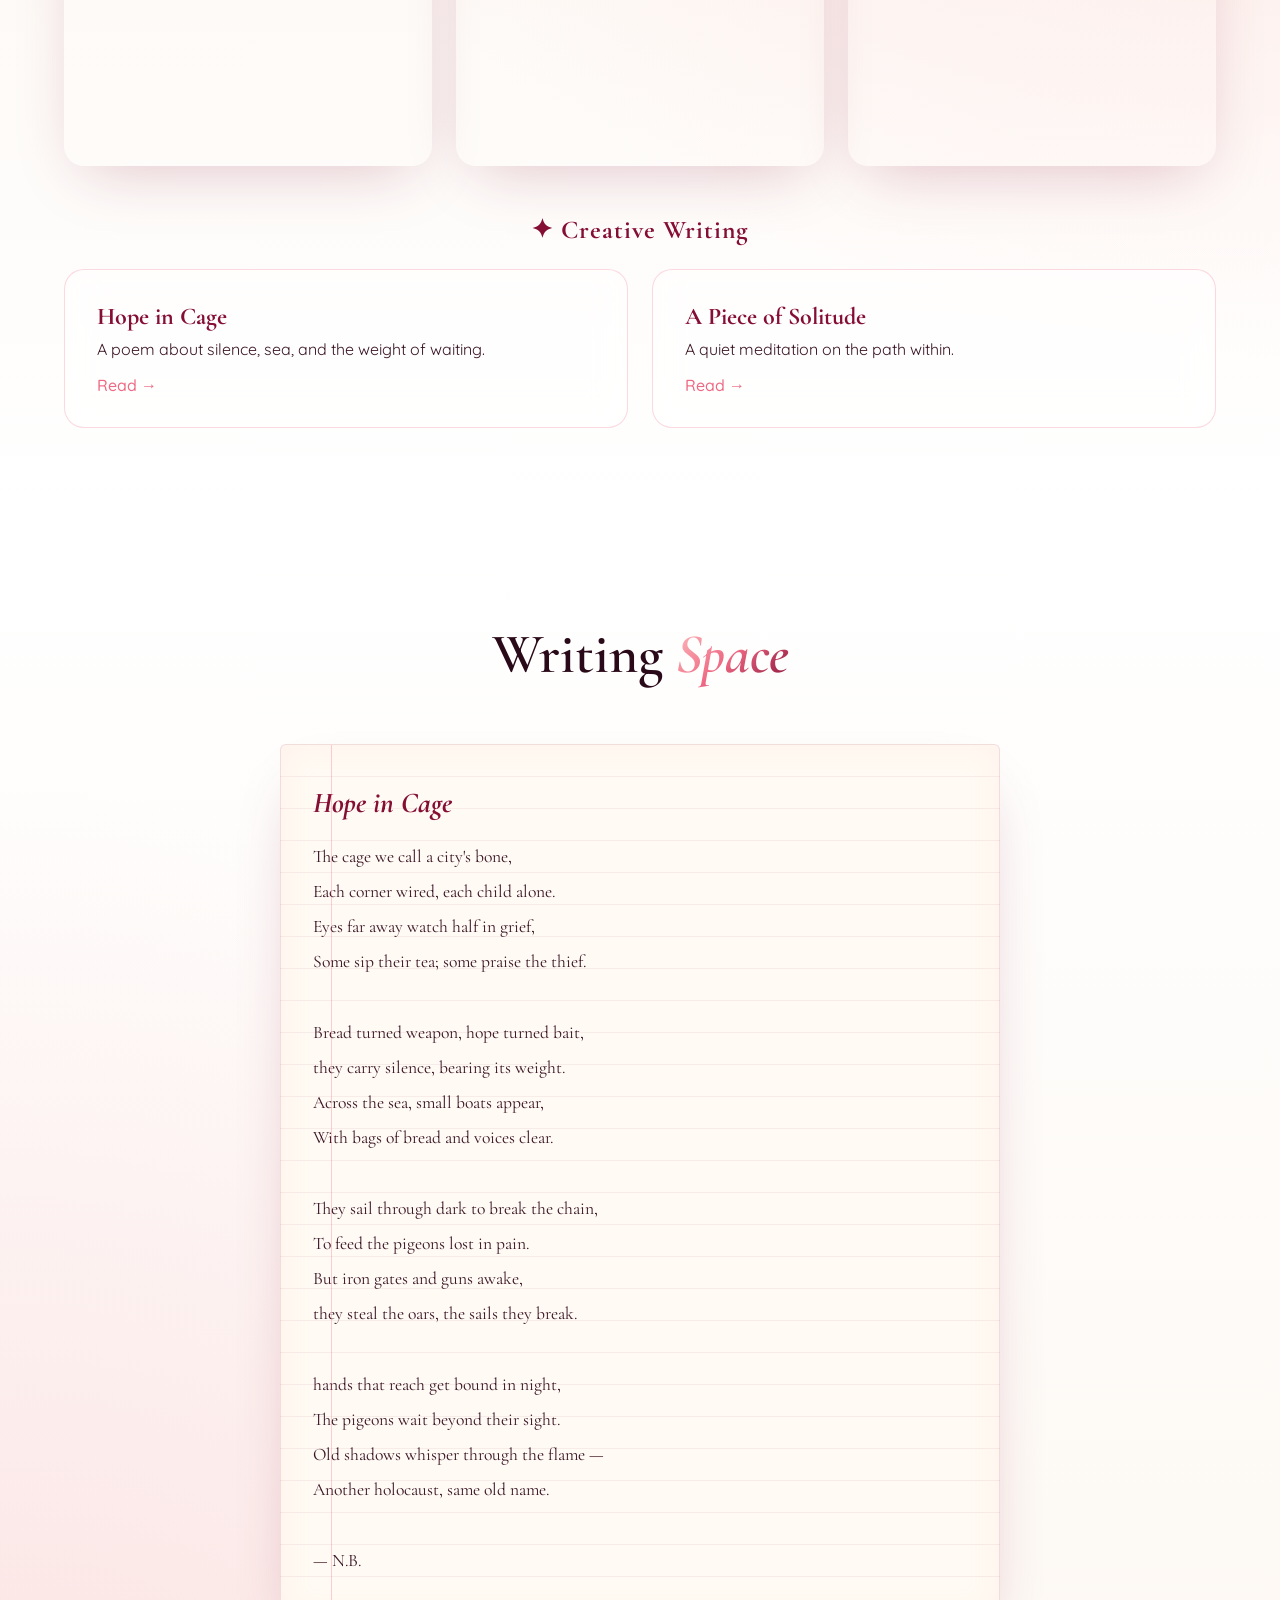
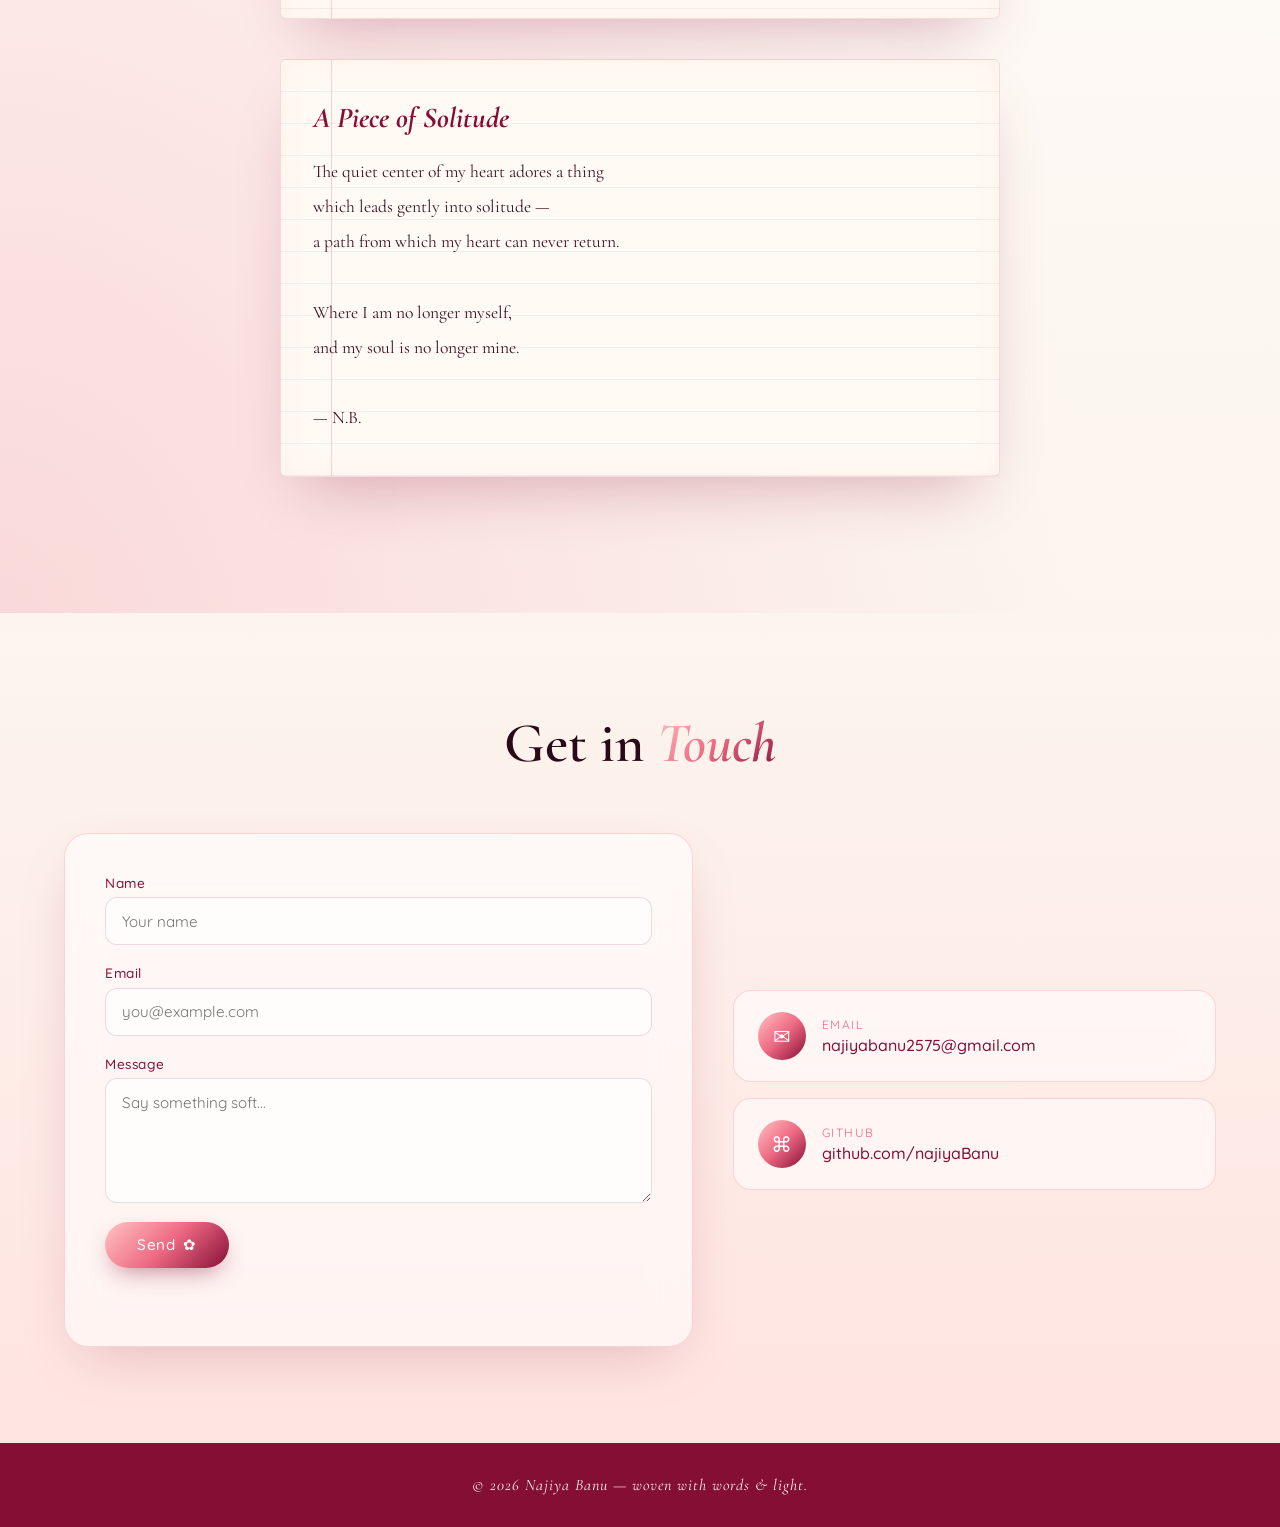
==== commit 661a43f6: "Add creative writing skill section to index.html" ====
--- a/index.html
+++ b/index.html
@@ -80,6 +80,7 @@
         <div class="skill"><span>photo editing</span><div class="bar"><i style="--w:90%"></i></div></div>
         <div class="skill"><span>video editing</span><div class="bar"><i style="--w:95%"></i></div></div>
         <div class="skill"><span>script writing</span><div class="bar"><i style="--w:88%"></i></div></div>
+        <div class="skill"><span>creative writing</span><div class="bar"><i style="--w:85%"></i></div></div>
         <div class="skill"><span>HTML</span><div class="bar"><i style="--w:85%"></i></div></div>
         <div class="skill"><span>CSS</span><div class="bar"><i style="--w:80%"></i></div></div>
         <div class="skill"><span>JavaScript</span><div class="bar"><i style="--w:70%"></i></div></div>
@@ -143,7 +144,7 @@
       </div>
     </div>
 
-    <h3 class="cat-title reveal">✦ Content Writing</h3>
+    <h3 class="cat-title reveal">✦ Creative Writing</h3>
     <div class="writing-cards">
       <article class="w-card reveal">
         <h4>Hope in Cage</h4>
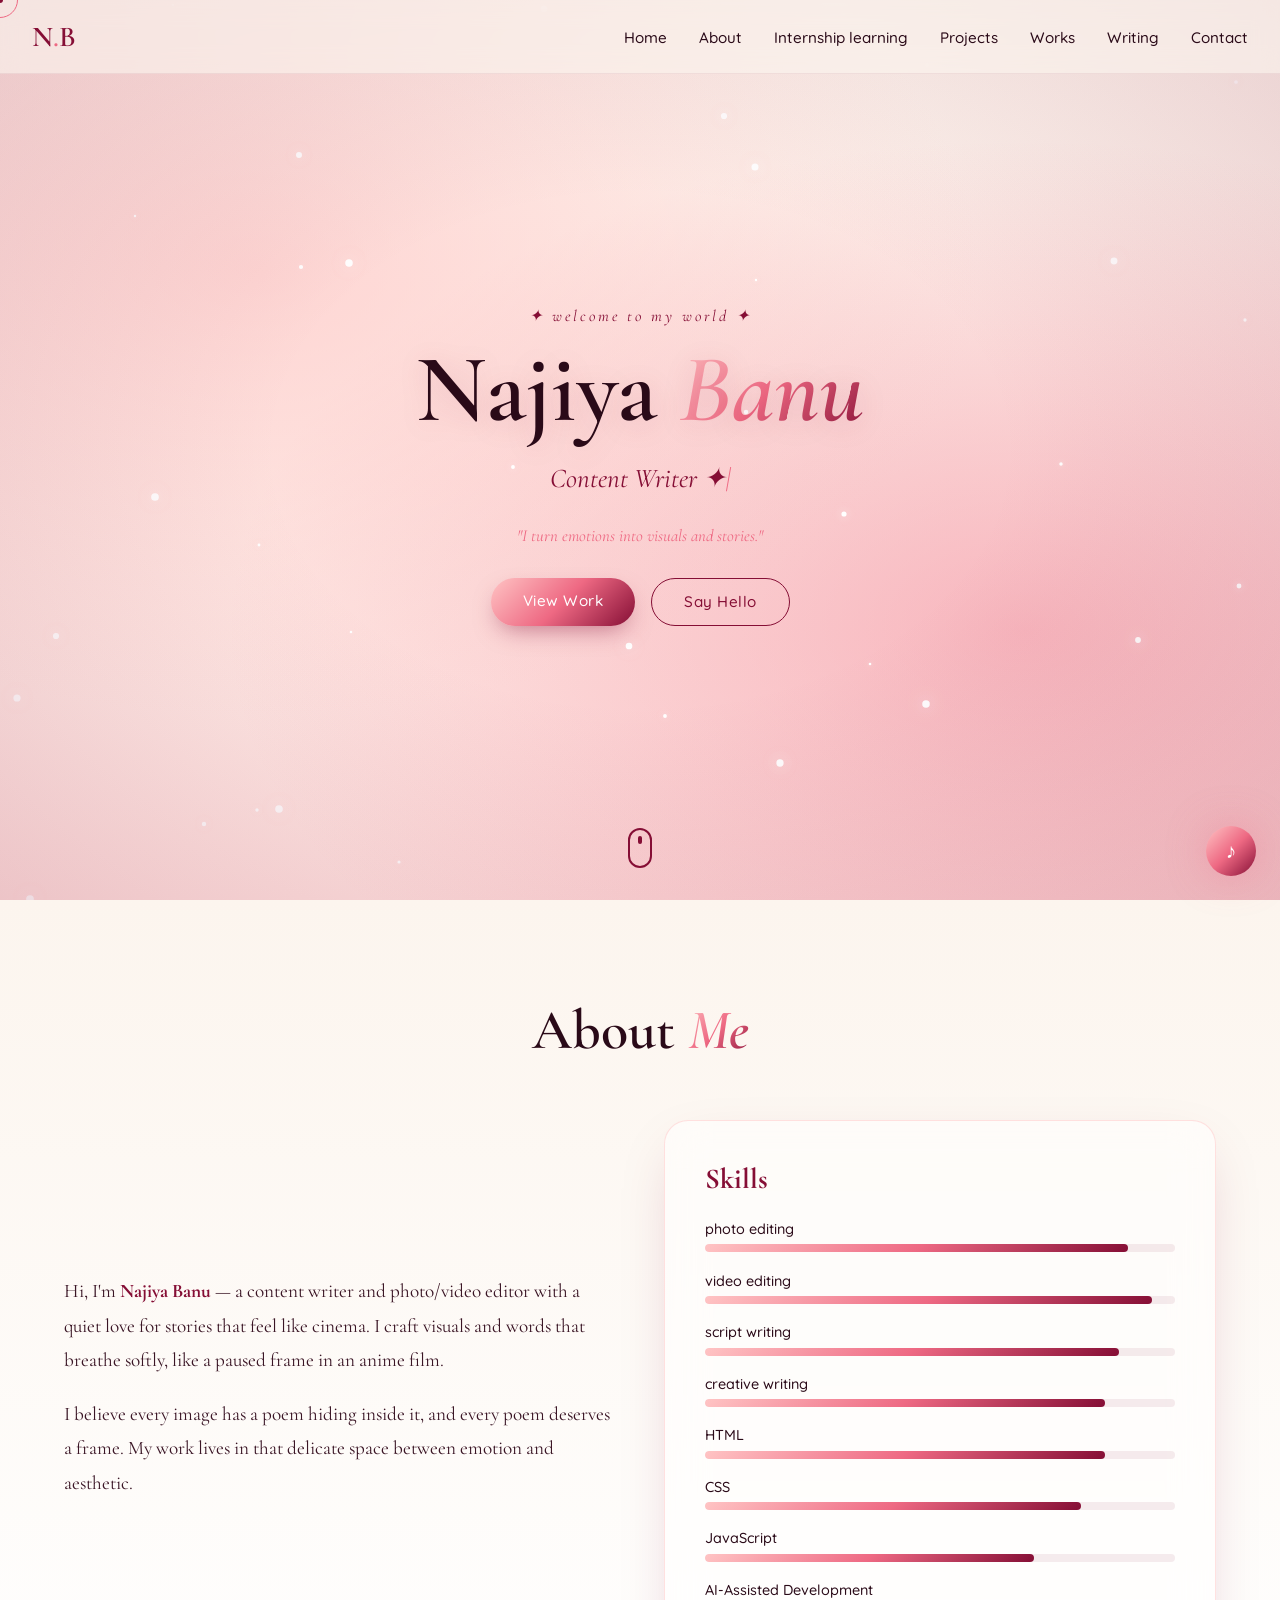
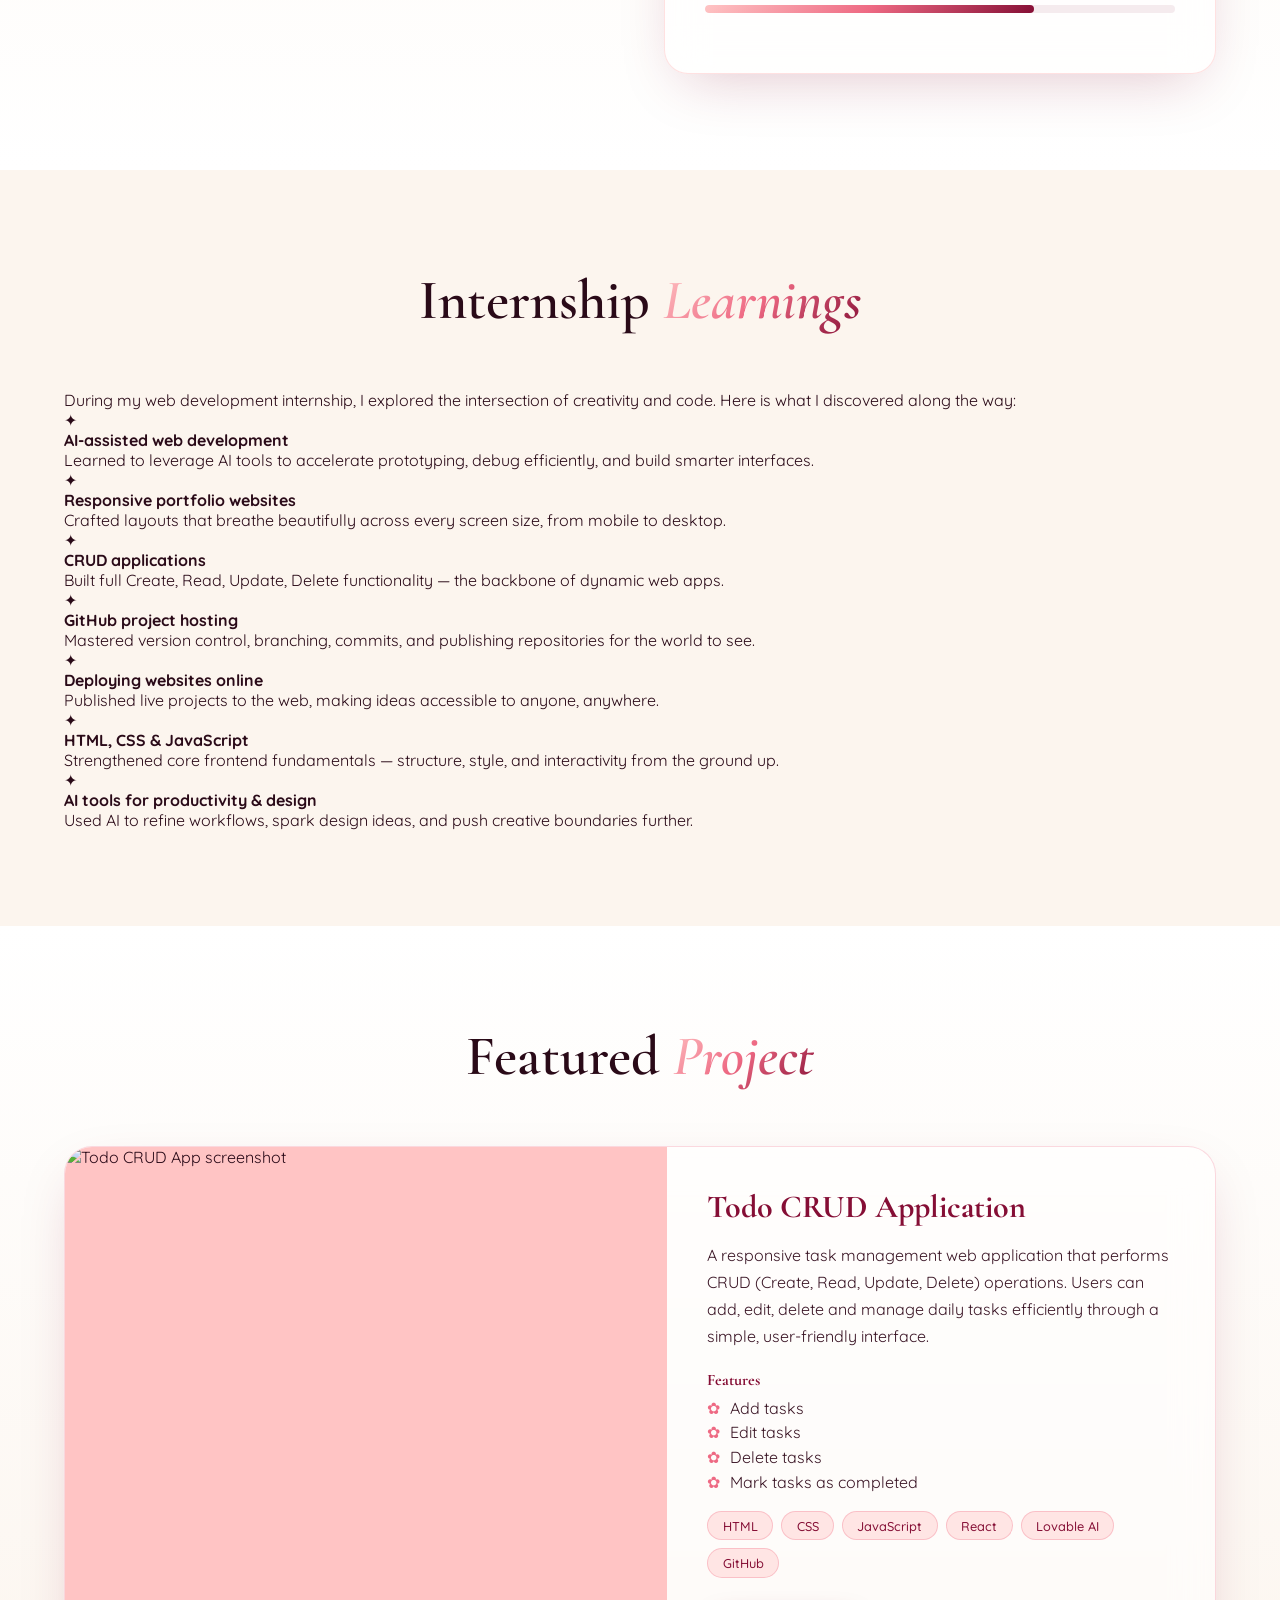
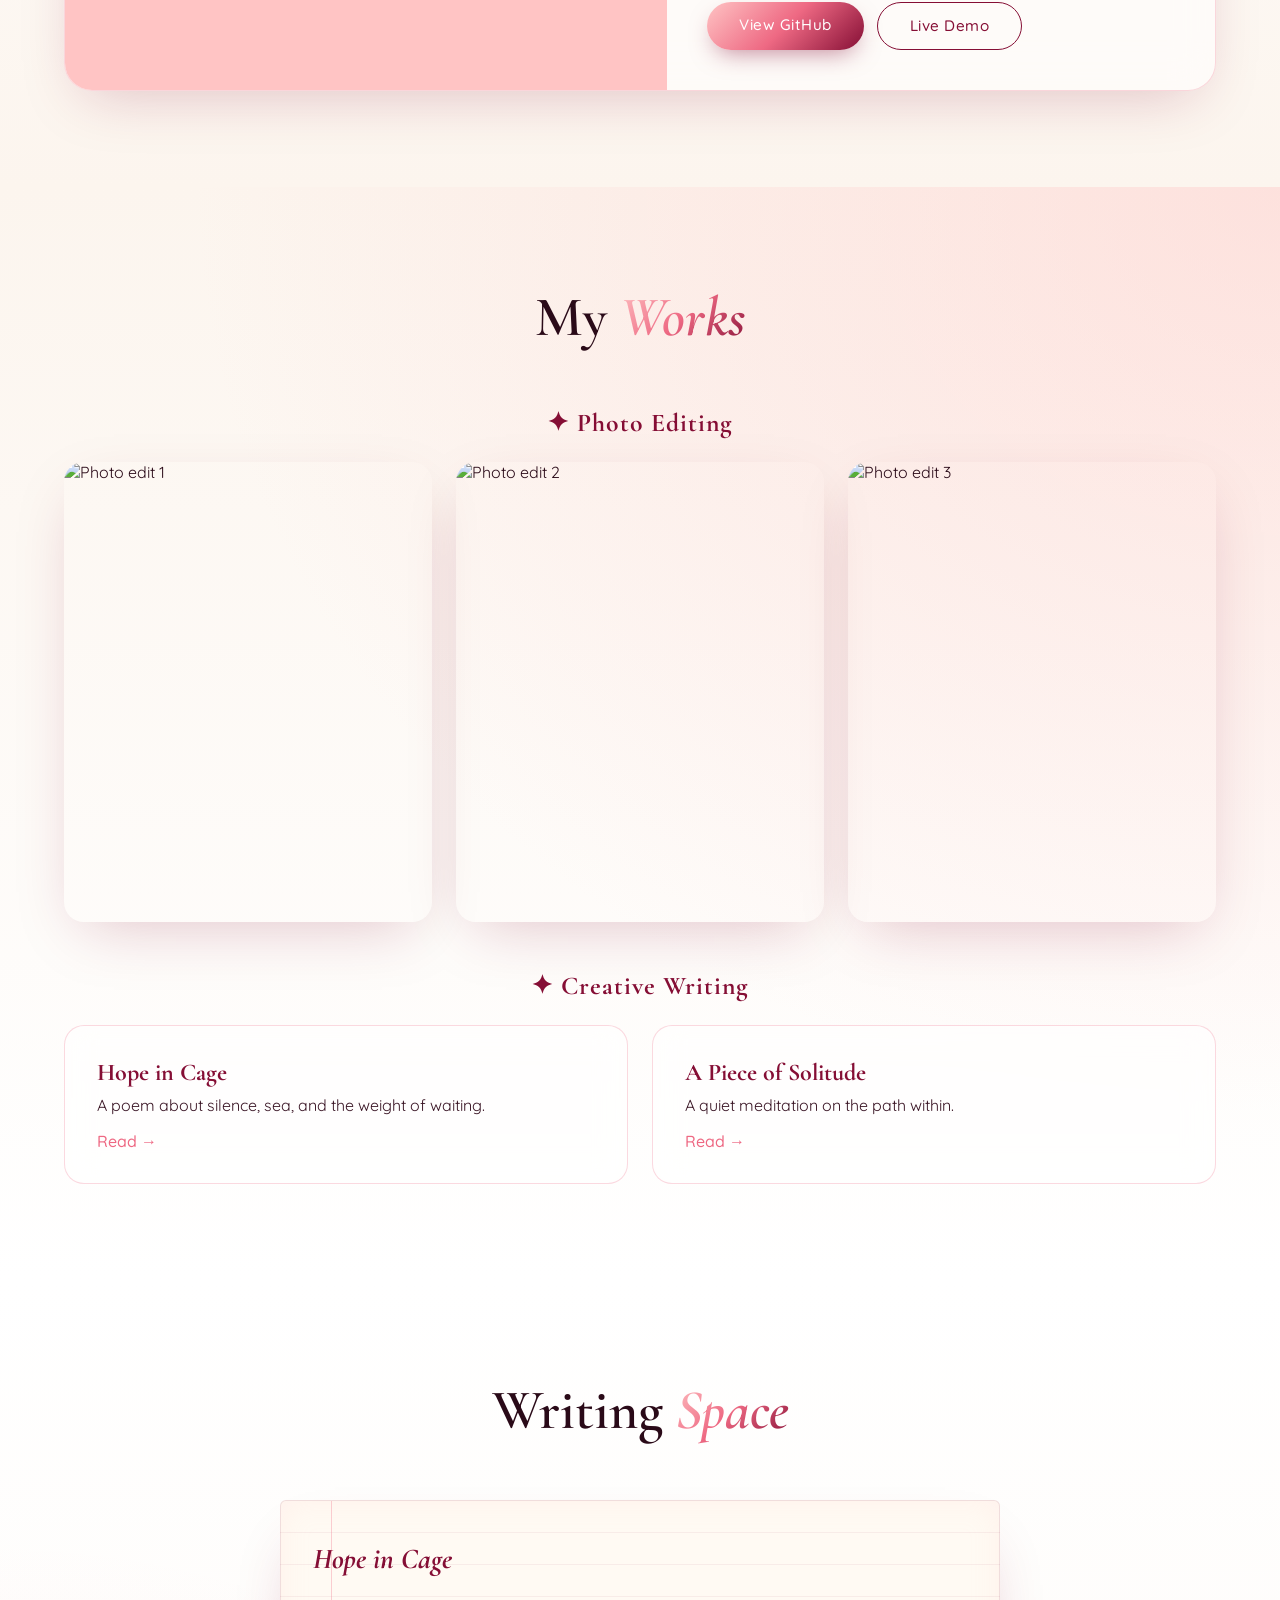
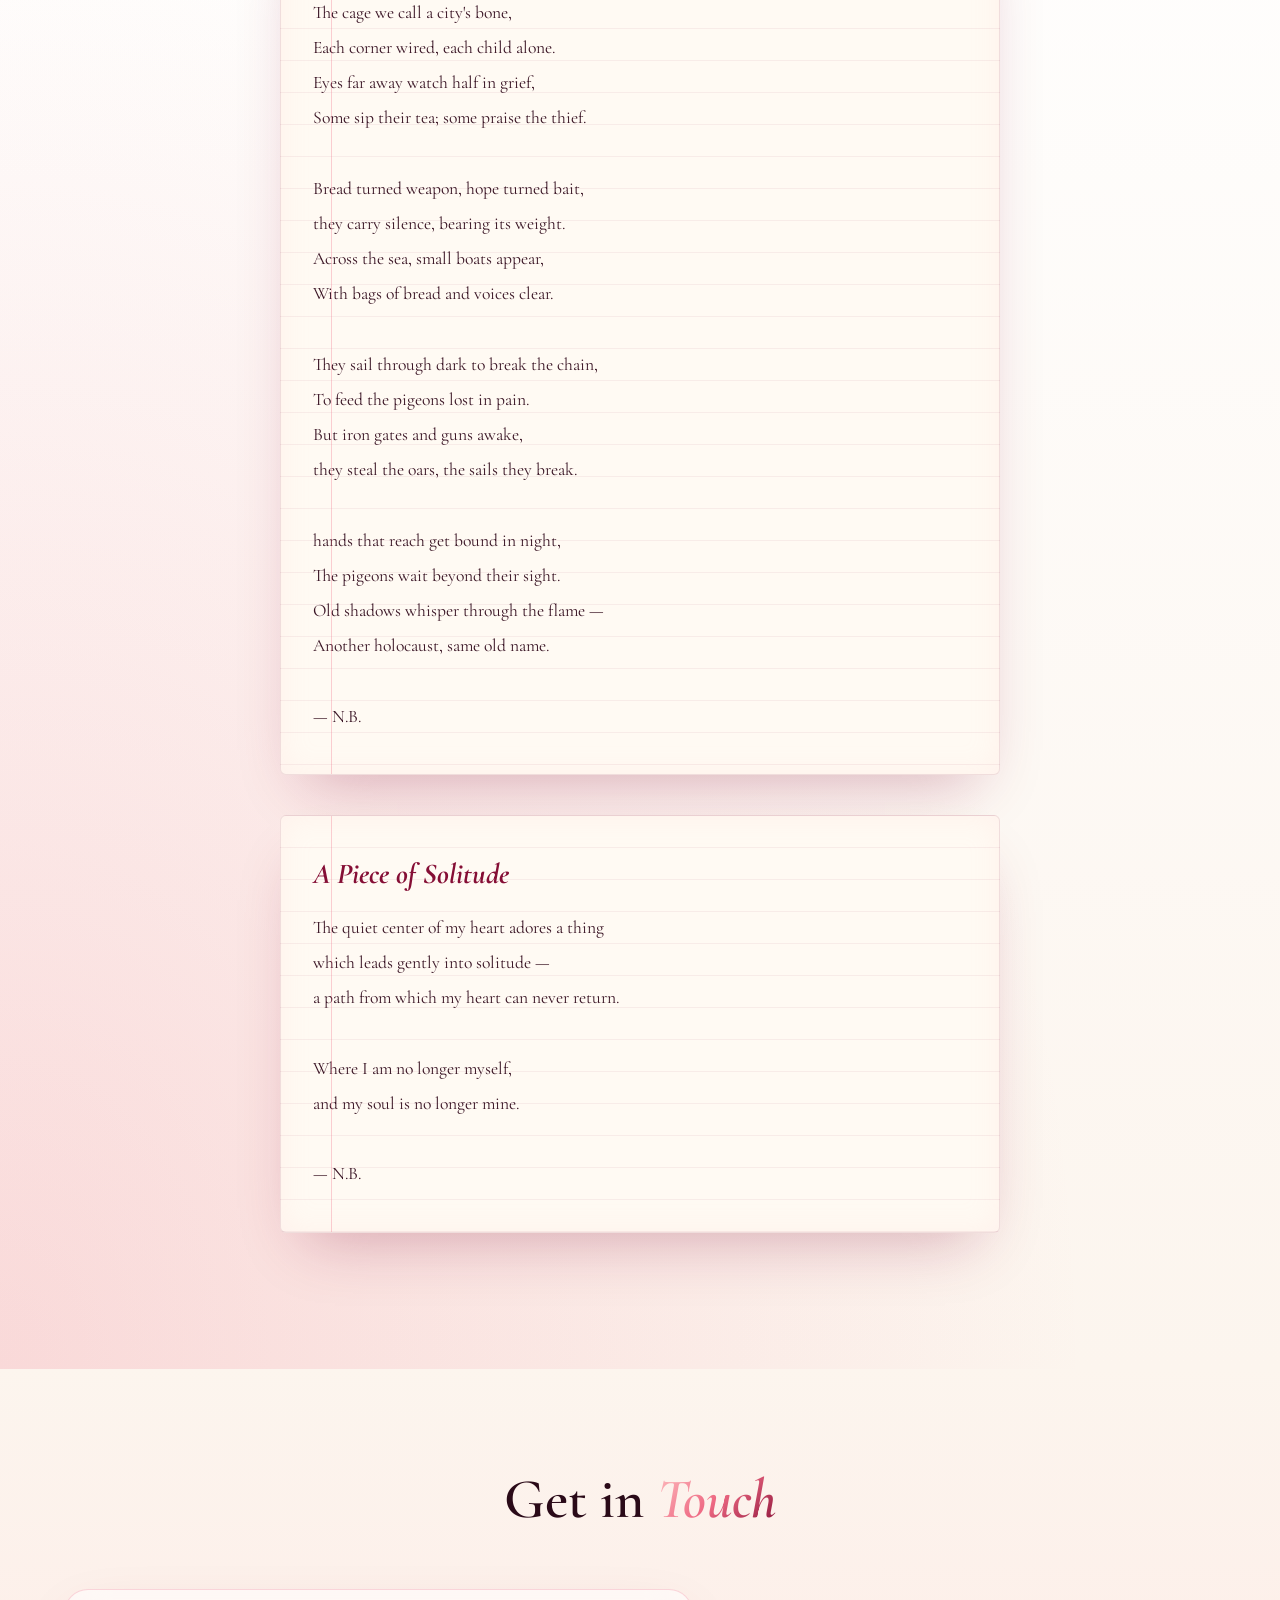
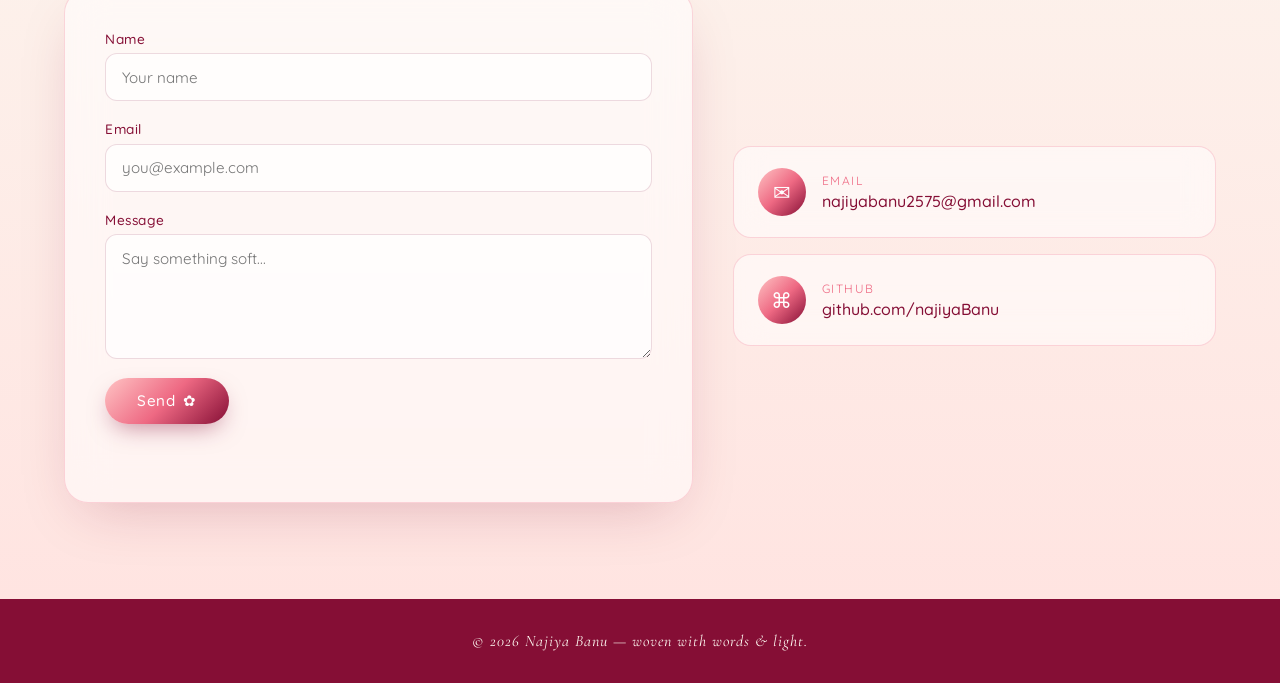
==== commit 22c75a6d: "Add internship learnings section to index.html Added a new section to showcase internship learnings " ====
--- a/index.html
+++ b/index.html
@@ -39,6 +39,7 @@
   <ul class="nav-links" id="navLinks">
     <li><a href="#home">Home</a></li>
     <li><a href="#about">About</a></li>
+    <li><a href="#internship">Internship learning</a></li>
     <li><a href="#projects">Projects</a></li>
     <li><a href="#works">Works</a></li>
     <li><a href="#writing">Writing</a></li>
@@ -90,6 +91,68 @@
     </div>
   </div>
 </section>
+
+  <!-- INTERNSHIP LEARNINGS -->
+<section class="internship" id="internship">
+  <div class="container">
+    <h2 class="section-title reveal">Internship <span>Learnings</span></h2>
+    <div class="internship-card reveal">
+      <p class="internship-intro">During my web development internship, I explored the intersection of creativity and code. Here is what I discovered along the way:</p>
+      <div class="learnings-grid">
+        <div class="learning-item">
+          <span class="l-icon">✦</span>
+          <div class="l-text">
+            <h4>AI-assisted web development</h4>
+            <p>Learned to leverage AI tools to accelerate prototyping, debug efficiently, and build smarter interfaces.</p>
+          </div>
+        </div>
+        <div class="learning-item">
+          <span class="l-icon">✦</span>
+          <div class="l-text">
+            <h4>Responsive portfolio websites</h4>
+            <p>Crafted layouts that breathe beautifully across every screen size, from mobile to desktop.</p>
+          </div>
+        </div>
+        <div class="learning-item">
+          <span class="l-icon">✦</span>
+          <div class="l-text">
+            <h4>CRUD applications</h4>
+            <p>Built full Create, Read, Update, Delete functionality — the backbone of dynamic web apps.</p>
+          </div>
+        </div>
+        <div class="learning-item">
+          <span class="l-icon">✦</span>
+          <div class="l-text">
+            <h4>GitHub project hosting</h4>
+            <p>Mastered version control, branching, commits, and publishing repositories for the world to see.</p>
+          </div>
+        </div>
+        <div class="learning-item">
+          <span class="l-icon">✦</span>
+          <div class="l-text">
+            <h4>Deploying websites online</h4>
+            <p>Published live projects to the web, making ideas accessible to anyone, anywhere.</p>
+          </div>
+        </div>
+        <div class="learning-item">
+          <span class="l-icon">✦</span>
+          <div class="l-text">
+            <h4>HTML, CSS & JavaScript</h4>
+            <p>Strengthened core frontend fundamentals — structure, style, and interactivity from the ground up.</p>
+          </div>
+        </div>
+        <div class="learning-item">
+          <span class="l-icon">✦</span>
+          <div class="l-text">
+            <h4>AI tools for productivity & design</h4>
+            <p>Used AI to refine workflows, spark design ideas, and push creative boundaries further.</p>
+          </div>
+        </div>
+      </div>
+    </div>
+  </div>
+</section>
+
 
 <!-- PROJECTS -->
 <section class="projects" id="projects">
